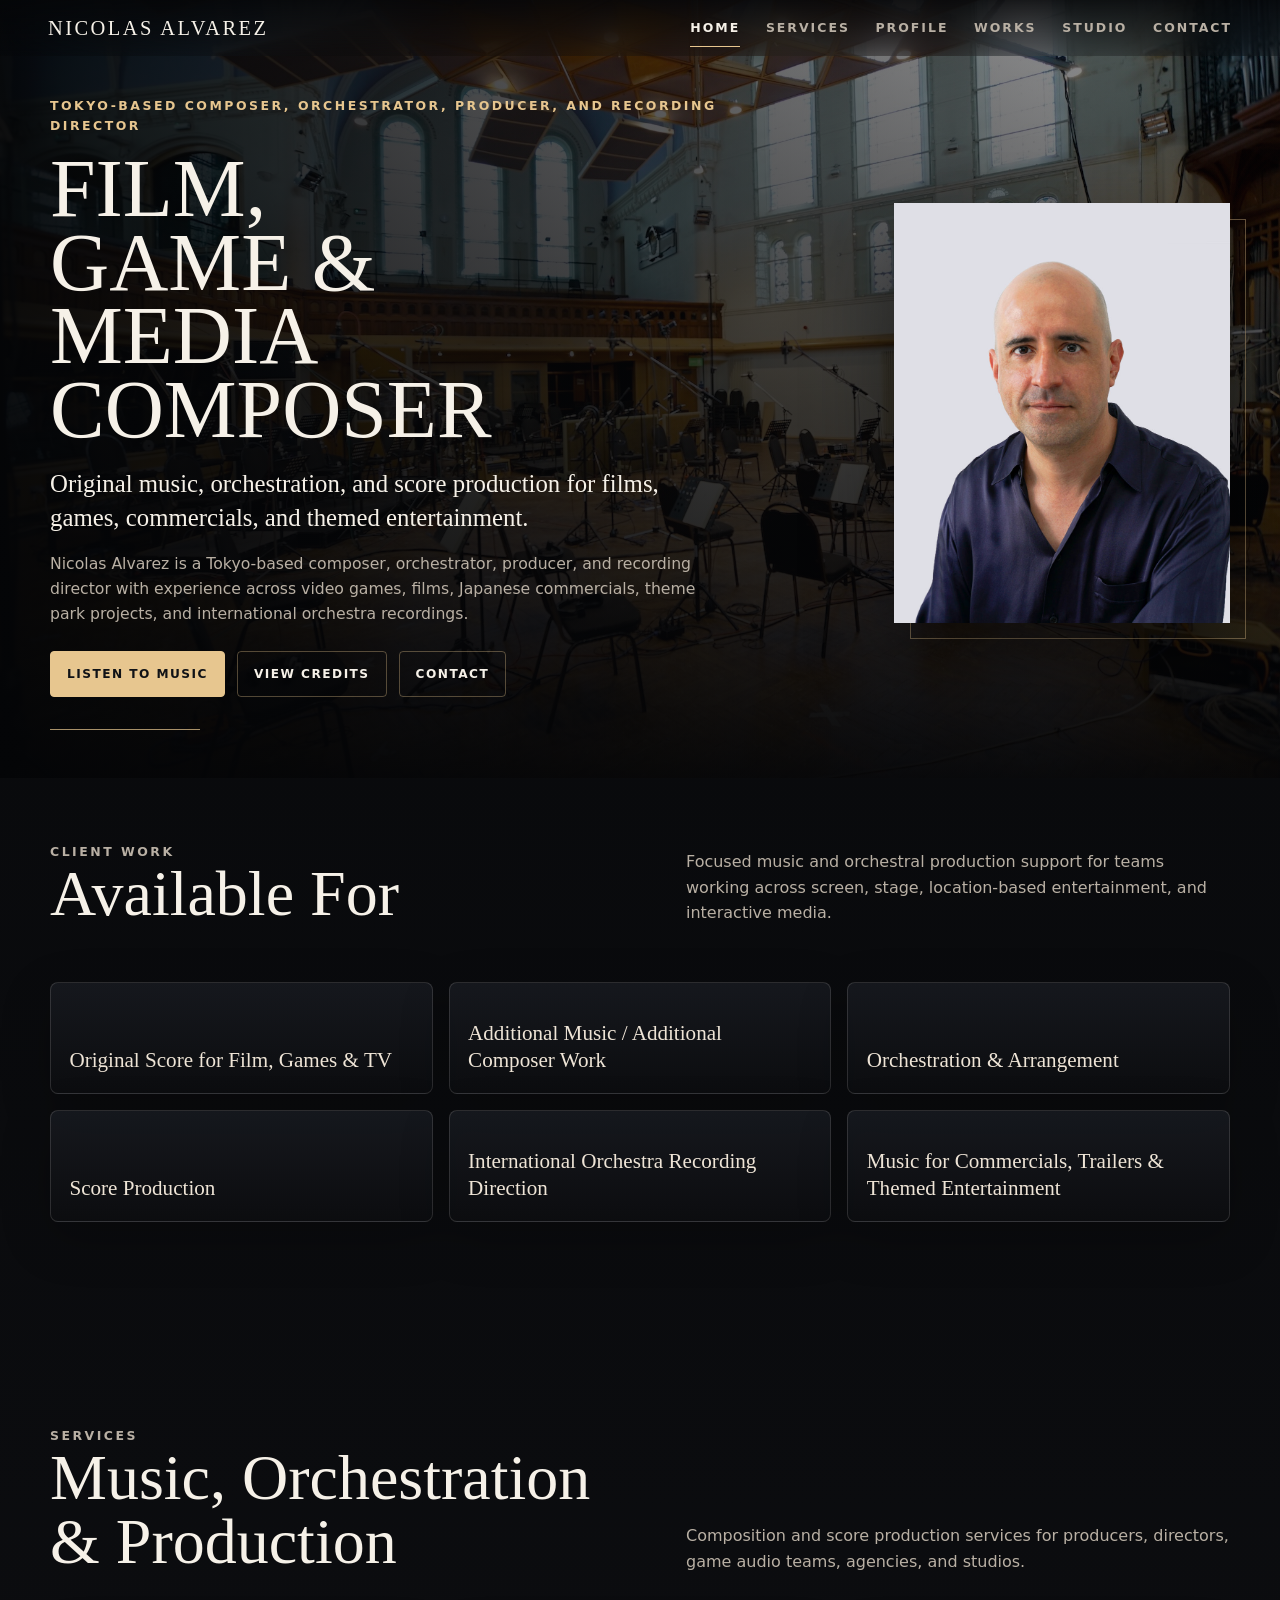
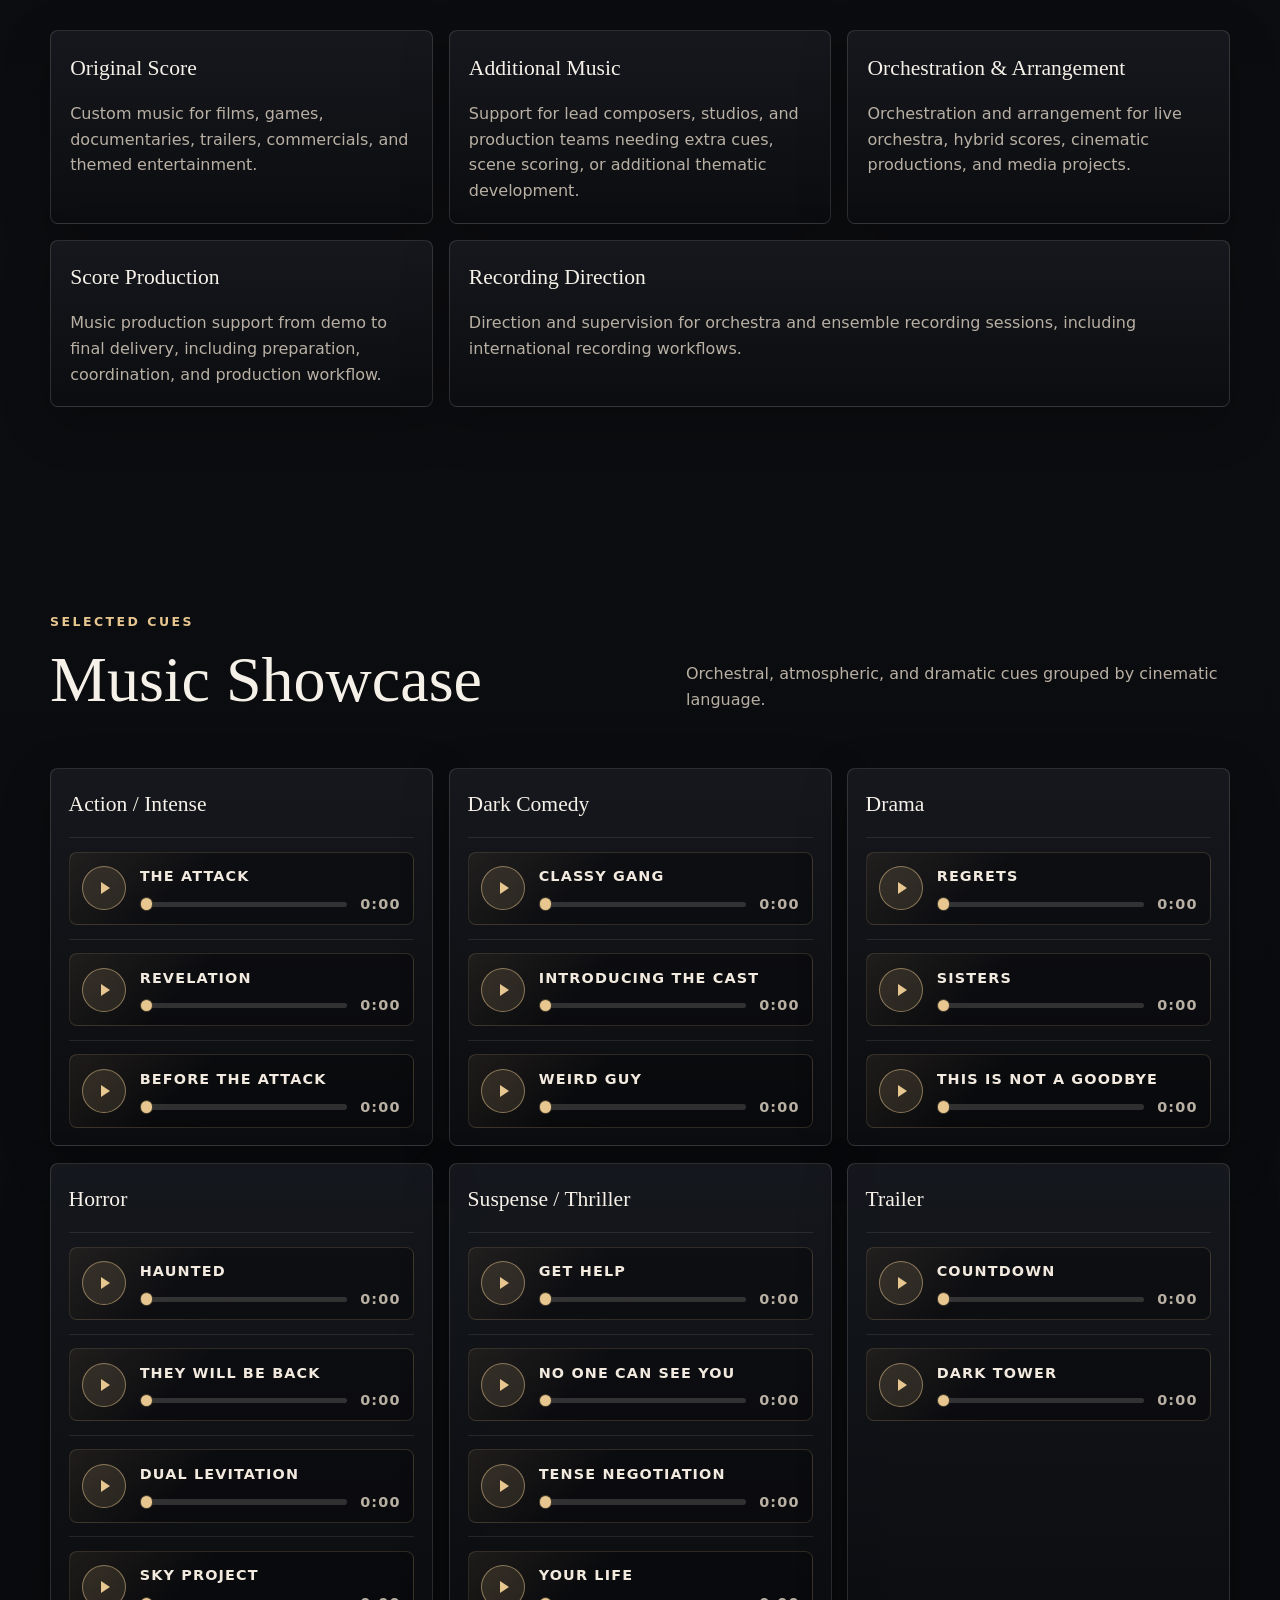
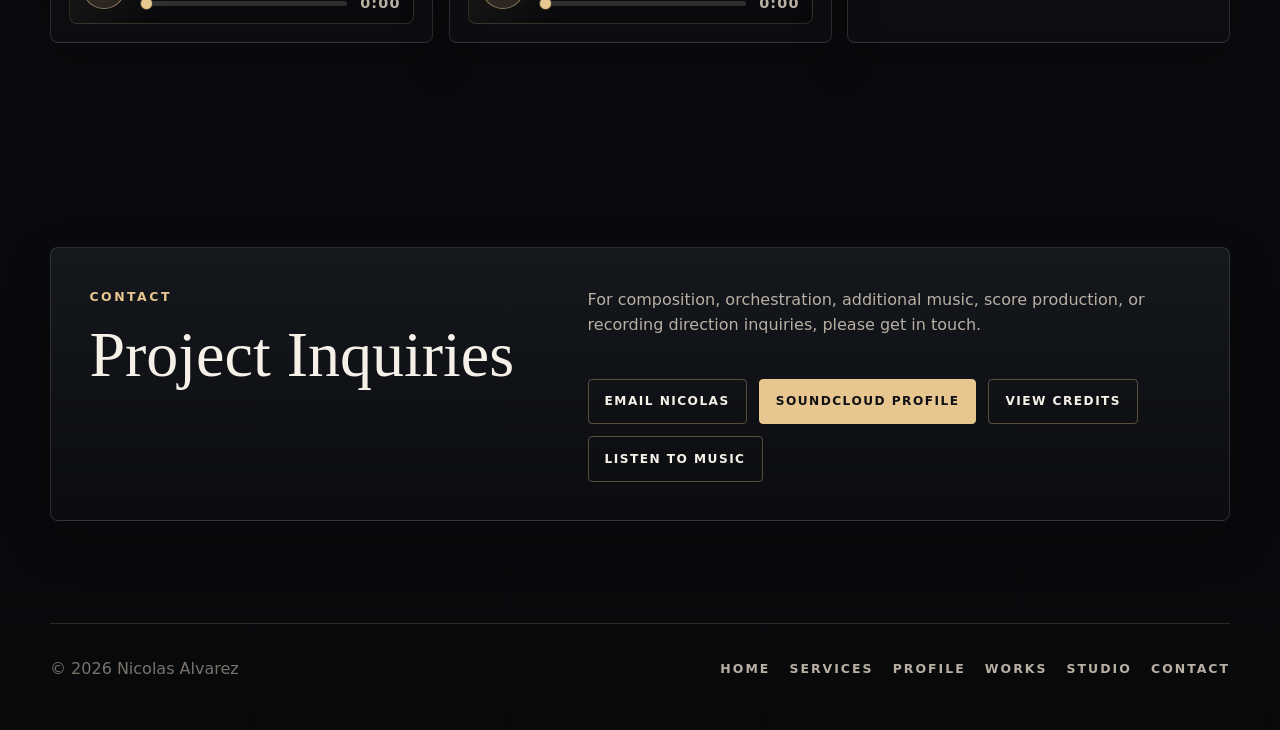
==== index.html @ 8a9d6da3 "Add files via upload" ====
<!doctype html>
<html lang="en">
  <head>
    <meta charset="utf-8">
    <meta name="viewport" content="width=device-width, initial-scale=1">
    <title>Nicolas Alvarez | Film, Game & Media Composer</title>
    <meta name="description" content="Nicolas Alvarez is a Tokyo-based composer, orchestrator, producer, and recording director for film, games, commercials, themed entertainment, and international orchestra recordings.">
    <link rel="canonical" href="https://nicolas-alvarez.com/">
    <meta property="og:title" content="Nicolas Alvarez | Film, Game & Media Composer">
    <meta property="og:description" content="Tokyo-based composer, orchestrator, producer, and recording director for film, games, commercials, themed entertainment, and international orchestra recordings.">
    <meta property="og:type" content="website">
    <meta property="og:url" content="https://nicolas-alvarez.com/">
    <meta property="og:image" content="https://nicolas-alvarez.com/assets/images/londonair.JPG">
    <meta property="og:image:alt" content="Recording studio space for Nicolas Alvarez">
    <meta property="og:site_name" content="Nicolas Alvarez">
    <meta name="twitter:card" content="summary_large_image">
    <meta name="twitter:title" content="Nicolas Alvarez | Film, Game & Media Composer">
    <meta name="twitter:description" content="Tokyo-based composer, orchestrator, producer, and recording director for film, games, commercials, themed entertainment, and international orchestra recordings.">
    <meta name="twitter:image" content="https://nicolas-alvarez.com/assets/images/londonair.JPG">
    <meta name="twitter:image:alt" content="Recording studio space for Nicolas Alvarez">
    <link rel="preload" as="image" href="assets/images/londonair.JPG">
    <link rel="stylesheet" href="assets/css/styles.css?v=20260703b">
    <script src="assets/js/animation.js?v=20260703" defer></script>
    <script src="assets/js/audio.js?v=20260703c" defer></script>
  </head>
  <body>
    <header class="site-header" data-header>
      <a class="brand" href="index.html" aria-label="Nicolas Alvarez home">Nicolas Alvarez</a>
      <nav class="nav" aria-label="Primary navigation">
        <a aria-current="page" href="index.html">Home</a>
        <a href="#services">Services</a>
        <a href="profile.html">Profile</a>
        <a href="works.html">Works</a>
        <a href="studio.html">Studio</a>
        <a href="#contact">Contact</a>
      </nav>
    </header>

    <main>
      <section class="home-hero" aria-label="Nicolas Alvarez">
        <div class="hero-bg" style="background-image: url('assets/images/londonair.JPG');"></div>
        <div class="home-hero__content">
          <div class="home-hero__copy">
            <p class="eyebrow">Tokyo-based composer, orchestrator, producer, and recording director</p>
            <h1>Film, Game &amp; Media Composer</h1>
            <p class="hero-subheadline">Original music, orchestration, and score production for films, games, commercials, and themed entertainment.</p>
            <p class="hero-intro">Nicolas Alvarez is a Tokyo-based composer, orchestrator, producer, and recording director with experience across video games, films, Japanese commercials, theme park projects, and international orchestra recordings.</p>
            <div class="hero-actions" aria-label="Primary actions">
              <a class="button button--primary" href="#music">Listen to Music</a>
              <a class="button" href="works.html">View Credits</a>
              <a class="button" href="#contact">Contact</a>
            </div>
            <div class="hero-rule" aria-hidden="true"></div>
          </div>
          <figure class="portrait-frame">
            <img src="assets/images/profile.jpg" alt="Portrait of Nicolas Alvarez">
          </figure>
        </div>
      </section>

      <section class="section available-section" id="available-for" aria-labelledby="available-heading">
        <div class="section-heading">
          <div>
            <p class="section-kicker">Client work</p>
            <h2 id="available-heading">Available For</h2>
          </div>
          <p>Focused music and orchestral production support for teams working across screen, stage, location-based entertainment, and interactive media.</p>
        </div>

        <div class="available-grid">
          <div class="available-item">Original Score for Film, Games &amp; TV</div>
          <div class="available-item">Additional Music / Additional Composer Work</div>
          <div class="available-item">Orchestration &amp; Arrangement</div>
          <div class="available-item">Score Production</div>
          <div class="available-item">International Orchestra Recording Direction</div>
          <div class="available-item">Music for Commercials, Trailers &amp; Themed Entertainment</div>
        </div>
      </section>

      <section class="section services-section" id="services" aria-labelledby="services-heading">
        <div class="section-heading">
          <div>
            <p class="section-kicker">Services</p>
            <h2 id="services-heading">Music, Orchestration &amp; Production</h2>
          </div>
          <p>Composition and score production services for producers, directors, game audio teams, agencies, and studios.</p>
        </div>

        <div class="services-grid">
          <article class="service-card">
            <h3>Original Score</h3>
            <p>Custom music for films, games, documentaries, trailers, commercials, and themed entertainment.</p>
          </article>
          <article class="service-card">
            <h3>Additional Music</h3>
            <p>Support for lead composers, studios, and production teams needing extra cues, scene scoring, or additional thematic development.</p>
          </article>
          <article class="service-card">
            <h3>Orchestration &amp; Arrangement</h3>
            <p>Orchestration and arrangement for live orchestra, hybrid scores, cinematic productions, and media projects.</p>
          </article>
          <article class="service-card">
            <h3>Score Production</h3>
            <p>Music production support from demo to final delivery, including preparation, coordination, and production workflow.</p>
          </article>
          <article class="service-card service-card--wide">
            <h3>Recording Direction</h3>
            <p>Direction and supervision for orchestra and ensemble recording sessions, including international recording workflows.</p>
          </article>
        </div>
      </section>

      <section class="section audio-showcase" id="music" aria-labelledby="music-showcase">
        <div class="section-kicker">Selected cues</div>
        <div class="section-heading">
          <h2 id="music-showcase">Music Showcase</h2>
          <p>Orchestral, atmospheric, and dramatic cues grouped by cinematic language.</p>
        </div>

        <div class="cue-grid">
          <article class="cue-category">
            <h3>Action / Intense</h3>
            <div class="cue-list">
              <div class="cue"><span>The Attack</span><audio controls preload="none" src="assets/audio/01theattack.mp3"></audio></div>
              <div class="cue"><span>Revelation</span><audio controls preload="none" src="assets/audio/02revelation.mp3"></audio></div>
              <div class="cue"><span>Before The Attack</span><audio controls preload="none" src="assets/audio/16beforetheattack.mp3"></audio></div>
            </div>
          </article>

          <article class="cue-category">
            <h3>Dark Comedy</h3>
            <div class="cue-list">
              <div class="cue"><span>Classy Gang</span><audio controls preload="none" src="assets/audio/03classygang.mp3"></audio></div>
              <div class="cue"><span>Introducing The Cast</span><audio controls preload="none" src="assets/audio/04ntroducing.mp3"></audio></div>
              <div class="cue"><span>Weird Guy</span><audio controls preload="none" src="assets/audio/05weirdguy.mp3"></audio></div>
            </div>
          </article>

          <article class="cue-category">
            <h3>Drama</h3>
            <div class="cue-list">
              <div class="cue"><span>Regrets</span><audio controls preload="none" src="assets/audio/06regrets.mp3"></audio></div>
              <div class="cue"><span>Sisters</span><audio controls preload="none" src="assets/audio/07sisters.mp3"></audio></div>
              <div class="cue"><span>This Is Not A Goodbye</span><audio controls preload="none" src="assets/audio/08notgoodbye.mp3"></audio></div>
            </div>
          </article>

          <article class="cue-category">
            <h3>Horror</h3>
            <div class="cue-list">
              <div class="cue"><span>Haunted</span><audio controls preload="none" src="assets/audio/09haunted.mp3"></audio></div>
              <div class="cue"><span>They Will Be Back</span><audio controls preload="none" src="assets/audio/10beback.mp3"></audio></div>
              <div class="cue"><span>Dual Levitation</span><audio controls preload="none" src="assets/audio/17duallevitation.mp3"></audio></div>
              <div class="cue"><span>Sky Project</span><audio controls preload="none" src="assets/audio/18skyproject.mp3"></audio></div>
            </div>
          </article>

          <article class="cue-category">
            <h3>Suspense / Thriller</h3>
            <div class="cue-list">
              <div class="cue"><span>Get Help</span><audio controls preload="none" src="assets/audio/14gethelp.mp3"></audio></div>
              <div class="cue"><span>No One Can See You</span><audio controls preload="none" src="assets/audio/11noseeyou.mp3"></audio></div>
              <div class="cue"><span>Tense Negotiation</span><audio controls preload="none" src="assets/audio/12tensenegotiation.mp3"></audio></div>
              <div class="cue"><span>Your Life</span><audio controls preload="none" src="assets/audio/13yourlife.mp3"></audio></div>
            </div>
          </article>

          <article class="cue-category">
            <h3>Trailer</h3>
            <div class="cue-list">
              <div class="cue"><span>Countdown</span><audio controls preload="none" src="assets/audio/15countdown.mp3"></audio></div>
              <div class="cue"><span>Dark Tower</span><audio controls preload="none" src="assets/audio/19darktower.mp3"></audio></div>
            </div>
          </article>
        </div>
      </section>

      <section class="section contact-section" id="contact" aria-labelledby="contact-heading">
        <div class="contact-panel">
          <div>
            <p class="section-kicker">Contact</p>
            <h2 id="contact-heading">Project Inquiries</h2>
          </div>
          <div class="contact-copy">
            <p>For composition, orchestration, additional music, score production, or recording direction inquiries, please get in touch.</p>
            <div class="contact-actions">
              <a class="button" href="mailto:nic@latinacorp.com">Email Nicolas</a>
              <a class="button button--primary" href="https://soundcloud.com/nicolas-alvarez-723903243" target="_blank" rel="noreferrer">SoundCloud Profile</a>
              <a class="button" href="works.html">View Credits</a>
              <a class="button" href="#music">Listen to Music</a>
            </div>
          </div>
        </div>
      </section>
    </main>

    <footer class="site-footer">
      <p>&copy; 2026 Nicolas Alvarez</p>
      <nav aria-label="Footer navigation">
        <a href="index.html">Home</a>
        <a href="#services">Services</a>
        <a href="profile.html">Profile</a>
        <a href="works.html">Works</a>
        <a href="studio.html">Studio</a>
        <a href="#contact">Contact</a>
      </nav>
    </footer>
  </body>
</html>
---- assets/css/styles.css ----
:root {
  color-scheme: dark;
  --bg: #08090b;
  --panel: #101216;
  --panel-2: #17191f;
  --text: #f6f1e8;
  --muted: #b9b0a4;
  --soft: #79736c;
  --line: rgba(246, 241, 232, 0.14);
  --gold: #b88a4a;
  --gold-light: #e7c68f;
  --shadow: 0 30px 80px rgba(0, 0, 0, 0.48);
  --max: 1180px;
}

* {
  box-sizing: border-box;
}

html {
  scroll-behavior: smooth;
}

.has-reveal .reveal {
  opacity: 0;
  transform: translateY(16px);
  transition:
    opacity 820ms cubic-bezier(0.22, 1, 0.36, 1),
    transform 820ms cubic-bezier(0.22, 1, 0.36, 1);
  transition-delay: var(--reveal-delay, 0ms);
  will-change: opacity, transform;
}

.has-reveal .reveal.is-visible {
  opacity: 1;
  transform: translateY(0);
}

@media (prefers-reduced-motion: reduce) {
  html {
    scroll-behavior: auto;
  }

  *,
  *::before,
  *::after {
    animation-duration: 0.01ms !important;
    animation-iteration-count: 1 !important;
    scroll-behavior: auto !important;
    transition-duration: 0.01ms !important;
  }
}

body {
  margin: 0;
  background:
    radial-gradient(circle at 20% 0%, rgba(184, 138, 74, 0.12), transparent 26rem),
    linear-gradient(180deg, #07080a 0%, #0c0d10 48%, #08090b 100%);
  color: var(--text);
  font-family: Inter, ui-sans-serif, system-ui, -apple-system, BlinkMacSystemFont, "Segoe UI", sans-serif;
  line-height: 1.6;
}

img {
  display: block;
  max-width: 100%;
}

a {
  color: inherit;
}

.site-header {
  position: fixed;
  top: 0;
  left: 0;
  right: 0;
  z-index: 20;
  display: flex;
  align-items: center;
  justify-content: space-between;
  gap: 1.4rem;
  padding: 1.1rem clamp(1rem, 4vw, 3rem);
  background: linear-gradient(180deg, rgba(5, 6, 8, 0.86), rgba(5, 6, 8, 0.28));
  backdrop-filter: blur(18px);
}

.brand {
  font-family: Georgia, "Times New Roman", serif;
  font-size: clamp(1rem, 1.6vw, 1.45rem);
  font-weight: 400;
  letter-spacing: 0.12em;
  line-height: 1;
  margin: 0;
  text-decoration: none;
  text-transform: uppercase;
  white-space: nowrap;
}

.brand a {
  color: inherit;
  text-decoration: none;
}

.nav {
  display: flex;
  align-items: center;
  justify-content: flex-end;
  flex-wrap: wrap;
  gap: clamp(0.9rem, 2vw, 2rem);
}

.nav a,
.site-footer a {
  position: relative;
  color: var(--muted);
  font-size: 0.78rem;
  font-weight: 700;
  letter-spacing: 0.16em;
  text-decoration: none;
  text-transform: uppercase;
  transition: color 180ms ease;
}

.nav a:hover,
.nav a[aria-current="page"],
.site-footer a:hover {
  color: var(--text);
}

.nav a[aria-current="page"]::after {
  position: absolute;
  right: 0;
  bottom: -0.55rem;
  left: 0;
  height: 1px;
  background: var(--gold-light);
  content: "";
}

.home-hero,
.page-hero {
  position: relative;
  overflow: hidden;
  isolation: isolate;
}

.home-hero {
  min-height: min(80svh, 45rem);
}

.page-hero {
  min-height: 58svh;
}

.hero-bg {
  position: absolute;
  inset: 0;
  z-index: -2;
  background-position: center;
  background-size: cover;
  transform: scale(1.01);
}

.hero-bg::after {
  position: absolute;
  inset: 0;
  z-index: -1;
  background:
    linear-gradient(90deg, rgba(4, 5, 7, 0.92), rgba(4, 5, 7, 0.58) 48%, rgba(4, 5, 7, 0.28)),
    linear-gradient(180deg, rgba(4, 5, 7, 0.1), rgba(4, 5, 7, 0.96));
  content: "";
}

.home-hero__content {
  display: grid;
  grid-template-columns: minmax(0, 1.05fr) minmax(14rem, 21rem);
  align-items: center;
  gap: clamp(2rem, 6vw, 6rem);
  width: min(100% - 2rem, var(--max));
  min-height: min(80svh, 45rem);
  margin: 0 auto;
  padding: 6rem 0 3rem;
}

.home-hero__copy {
  max-width: 46rem;
}

.eyebrow,
.section-kicker {
  margin: 0 0 1rem;
  color: var(--gold-light);
  font-size: 0.78rem;
  font-weight: 800;
  letter-spacing: 0.2em;
  text-transform: uppercase;
}

.page-hero h1 {
  max-width: 11ch;
  margin: 0;
  font-family: Georgia, "Times New Roman", serif;
  font-size: clamp(4rem, 11vw, 9.5rem);
  font-weight: 400;
  line-height: 0.86;
  text-transform: uppercase;
}

.home-hero h1 {
  max-width: 10ch;
  margin: 0;
  font-family: Georgia, "Times New Roman", serif;
  font-size: clamp(3.15rem, 6.4vw, 6.25rem);
  font-weight: 400;
  line-height: 0.9;
  text-transform: uppercase;
}

.hero-subheadline {
  max-width: 39rem;
  margin: 1.25rem 0 0;
  color: var(--text);
  font-family: Georgia, "Times New Roman", serif;
  font-size: clamp(1.16rem, 2vw, 1.55rem);
  line-height: 1.38;
}

.hero-intro {
  max-width: 42rem;
  margin: 1rem 0 0;
  color: var(--muted);
  font-size: clamp(0.98rem, 1.2vw, 1.08rem);
}

.hero-actions,
.contact-actions {
  display: flex;
  flex-wrap: wrap;
  gap: 0.75rem;
  margin-top: 1.55rem;
}

.button {
  display: inline-flex;
  align-items: center;
  justify-content: center;
  min-height: 2.85rem;
  padding: 0.78rem 1rem;
  border: 1px solid rgba(231, 198, 143, 0.34);
  border-radius: 4px;
  color: var(--text);
  font-size: 0.76rem;
  font-weight: 800;
  letter-spacing: 0.12em;
  line-height: 1.2;
  text-align: center;
  text-decoration: none;
  text-transform: uppercase;
  transition: background 180ms ease, border-color 180ms ease, color 180ms ease;
}

.button:hover,
.button:focus-visible {
  border-color: rgba(231, 198, 143, 0.72);
  background: rgba(231, 198, 143, 0.12);
  outline: 0;
}

.button--primary {
  border-color: var(--gold-light);
  background: var(--gold-light);
  color: #101216;
}

.button--primary:hover,
.button--primary:focus-visible {
  background: #f1d8aa;
  color: #101216;
}

.roles {
  display: grid;
  gap: 0.35rem;
  margin: 0;
  color: var(--text);
  font-family: Georgia, "Times New Roman", serif;
  font-size: clamp(1.25rem, 3.2vw, 2.85rem);
  line-height: 0.95;
  text-transform: uppercase;
}

.hero-rule {
  width: 150px;
  height: 1px;
  margin-top: 2rem;
  background: var(--gold-light);
  opacity: 0.72;
}

.portrait-frame {
  position: relative;
  margin: 0;
  box-shadow: var(--shadow);
}

.portrait-frame::before {
  position: absolute;
  inset: 1rem -1rem -1rem 1rem;
  z-index: -1;
  border: 1px solid rgba(231, 198, 143, 0.42);
  content: "";
}

.portrait-frame img {
  width: 100%;
  aspect-ratio: 4 / 5;
  object-fit: cover;
  filter: saturate(0.9) contrast(1.04);
}

.page-hero__inner {
  display: flex;
  flex-direction: column;
  justify-content: center;
  width: min(100% - 2rem, var(--max));
  min-height: 58svh;
  margin: 0 auto;
  padding-top: 6rem;
}

.section {
  width: min(100% - 2rem, var(--max));
  margin: 0 auto;
  padding: clamp(4rem, 8vw, 7rem) 0;
  scroll-margin-top: 7.5rem;
}

.available-section {
  padding-top: clamp(2.25rem, 5vw, 4rem);
}

.section-heading {
  display: flex;
  align-items: end;
  justify-content: space-between;
  gap: 2rem;
  margin-bottom: clamp(2rem, 5vw, 3.5rem);
}

.section-heading h2,
.language-block h2 {
  margin: 0;
  font-family: Georgia, "Times New Roman", serif;
  font-size: clamp(2.15rem, 5vw, 4.35rem);
  font-weight: 400;
  line-height: 1;
}

.section-heading p {
  max-width: 34rem;
  margin: 0;
  color: var(--muted);
}

.cue-grid {
  display: grid;
  grid-template-columns: repeat(3, minmax(0, 1fr));
  gap: 1rem;
}

.cue-category,
.embed-card,
.available-item,
.service-card,
.contact-panel {
  border: 1px solid var(--line);
  border-radius: 8px;
  background: linear-gradient(180deg, rgba(23, 25, 31, 0.9), rgba(12, 13, 16, 0.9));
  box-shadow: 0 16px 50px rgba(0, 0, 0, 0.24);
}

.cue-category {
  padding: 1.1rem;
}

.cue-category h3,
.service-card h3 {
  margin: 0 0 1rem;
  color: var(--text);
  font-family: Georgia, "Times New Roman", serif;
  font-size: 1.35rem;
  font-weight: 400;
}

.available-grid,
.services-grid {
  display: grid;
  grid-template-columns: repeat(3, minmax(0, 1fr));
  gap: 1rem;
}

.available-item {
  display: flex;
  align-items: flex-end;
  min-height: 7rem;
  padding: 1.15rem;
  color: #eee4d6;
  font-family: Georgia, "Times New Roman", serif;
  font-size: clamp(1.05rem, 1.7vw, 1.32rem);
  line-height: 1.3;
}

.service-card {
  padding: 1.2rem;
}

.service-card--wide {
  grid-column: span 2;
}

.service-card p,
.contact-copy p {
  margin: 0;
  color: var(--muted);
}

.contact-panel {
  display: grid;
  grid-template-columns: minmax(13rem, 0.72fr) minmax(0, 1fr);
  gap: clamp(2rem, 5vw, 4rem);
  padding: clamp(1.35rem, 4vw, 2.4rem);
}

.contact-panel h2 {
  margin: 0;
  font-family: Georgia, "Times New Roman", serif;
  font-size: clamp(2.15rem, 5vw, 4.35rem);
  font-weight: 400;
  line-height: 1;
}

.contact-copy {
  display: grid;
  align-content: center;
  gap: 1rem;
}

.cue-list {
  display: grid;
  gap: 0.85rem;
}

.cue {
  display: grid;
  gap: 0.7rem;
  padding-top: 0.85rem;
  border-top: 1px solid rgba(255, 255, 255, 0.09);
}

.cue span {
  color: var(--muted);
  font-size: 0.9rem;
  font-weight: 700;
  letter-spacing: 0.08em;
  text-transform: uppercase;
}

.reel-player {
  display: grid;
  grid-template-columns: auto minmax(0, 1fr);
  align-items: center;
  gap: 0.85rem;
  padding: 0.78rem;
  border: 1px solid rgba(231, 198, 143, 0.16);
  border-radius: 8px;
  background:
    linear-gradient(135deg, rgba(231, 198, 143, 0.09), transparent 36%),
    rgba(8, 9, 11, 0.42);
  transition: border-color 180ms ease, background 180ms ease, transform 180ms ease;
}

.cue.is-playing .reel-player {
  border-color: rgba(231, 198, 143, 0.46);
  background:
    linear-gradient(135deg, rgba(231, 198, 143, 0.16), transparent 42%),
    rgba(8, 9, 11, 0.64);
}

.reel-player__button {
  display: grid;
  place-items: center;
  width: 2.75rem;
  height: 2.75rem;
  border: 1px solid rgba(231, 198, 143, 0.5);
  border-radius: 50%;
  background: rgba(231, 198, 143, 0.12);
  color: var(--gold-light);
  cursor: pointer;
  font: inherit;
  transition: background 180ms ease, border-color 180ms ease, color 180ms ease;
}

.reel-player__button:hover,
.reel-player__button:focus-visible {
  border-color: var(--gold-light);
  background: var(--gold-light);
  color: #101216;
  outline: 0;
}

.reel-player__button span {
  width: 0;
  height: 0;
  margin-left: 0.16rem;
  overflow: hidden;
  border-top: 0.42rem solid transparent;
  border-bottom: 0.42rem solid transparent;
  border-left: 0.62rem solid currentColor;
  color: inherit;
  font-size: 0;
  letter-spacing: 0;
}

.cue.is-playing .reel-player__button span {
  width: 0.62rem;
  height: 0.82rem;
  margin-left: 0;
  border-top: 0;
  border-bottom: 0;
  border-right: 0.18rem solid currentColor;
  border-left: 0.18rem solid currentColor;
}

.reel-player__meta {
  display: grid;
  grid-template-columns: minmax(0, 1fr) auto;
  align-items: center;
  gap: 0.55rem 0.85rem;
  min-width: 0;
}

.cue .reel-player__title {
  grid-column: 1 / -1;
  overflow: hidden;
  color: #f2eadf;
  text-overflow: ellipsis;
  white-space: nowrap;
}

.reel-player__timeline {
  width: 100%;
  min-width: 0;
  height: 0.32rem;
  margin: 0;
  border-radius: 999px;
  background: linear-gradient(90deg, var(--gold-light) var(--progress, 0%), rgba(246, 241, 232, 0.16) var(--progress, 0%));
  cursor: pointer;
  accent-color: var(--gold-light);
  appearance: none;
}

.reel-player__timeline::-webkit-slider-thumb {
  width: 0.85rem;
  height: 0.85rem;
  border: 1px solid rgba(8, 9, 11, 0.72);
  border-radius: 50%;
  background: var(--gold-light);
  appearance: none;
}

.reel-player__timeline::-moz-range-thumb {
  width: 0.85rem;
  height: 0.85rem;
  border: 1px solid rgba(8, 9, 11, 0.72);
  border-radius: 50%;
  background: var(--gold-light);
}

.reel-player__time {
  color: var(--soft);
  font-size: 0.68rem;
  font-weight: 800;
  letter-spacing: 0.08em;
  line-height: 1;
  white-space: nowrap;
}

.cue audio {
  width: 100%;
  height: 38px;
  filter: sepia(0.2) saturate(0.8);
}

.prose-section {
  display: grid;
  gap: clamp(3rem, 7vw, 5rem);
  max-width: 900px;
}

.language-block {
  padding-bottom: clamp(3rem, 6vw, 4rem);
  border-bottom: 1px solid var(--line);
}

.language-block:last-child {
  padding-bottom: 0;
  border-bottom: 0;
}

.language-block p:not(.section-kicker) {
  color: #ddd5ca;
  font-family: Georgia, "Times New Roman", serif;
  font-size: clamp(1.08rem, 1.7vw, 1.28rem);
  line-height: 1.85;
}

.language-block--jp p:not(.section-kicker) {
  font-family: "Hiragino Mincho ProN", "Yu Mincho", Georgia, serif;
  line-height: 2;
}

.credits-figure {
  margin: 0 0 clamp(3rem, 6vw, 5rem);
  overflow: hidden;
  border: 1px solid var(--line);
  border-radius: 8px;
  background: var(--panel);
  box-shadow: var(--shadow);
}

.credits-figure img {
  width: 100%;
  object-fit: cover;
}

.embed-grid {
  display: grid;
  grid-template-columns: repeat(2, minmax(0, 1fr));
  gap: 1rem;
}

.embed-card {
  overflow: hidden;
}

.embed-card iframe {
  display: block;
  border: 0;
}

.embed-card p {
  margin: 0;
  padding: 0.8rem 1rem 1rem;
  color: var(--muted);
  font-size: 0.75rem;
  line-height: 1.4;
}

.embed-card a {
  color: var(--gold-light);
  text-decoration: none;
}

.video-heading,
.gallery-heading {
  margin-top: clamp(4rem, 8vw, 6rem);
}

.video-grid {
  display: grid;
  grid-template-columns: repeat(2, minmax(0, 1fr));
  gap: 1rem;
}

.video-shell {
  overflow: hidden;
  border: 1px solid var(--line);
  border-radius: 8px;
  background: var(--panel);
  box-shadow: var(--shadow);
  aspect-ratio: 16 / 9;
}

.video-shell iframe {
  width: 100%;
  height: 100%;
  border: 0;
}

.studio-grid {
  display: grid;
  grid-template-columns: repeat(4, minmax(0, 1fr));
  gap: 1rem;
}

.studio-grid figure {
  position: relative;
  min-height: 18rem;
  margin: 0;
  overflow: hidden;
  border: 1px solid var(--line);
  border-radius: 8px;
  background: var(--panel);
}

.studio-grid .studio-feature {
  grid-column: span 2;
  grid-row: span 2;
}

.studio-grid img,
.gallery-grid img {
  width: 100%;
  height: 100%;
  object-fit: cover;
  cursor: zoom-in;
  transition: transform 420ms ease, filter 420ms ease;
}

.studio-grid figure:hover img,
.gallery-grid img:hover {
  filter: brightness(1.08);
  transform: scale(1.025);
}

.studio-grid figcaption {
  position: absolute;
  right: 0;
  bottom: 0;
  left: 0;
  padding: 1.6rem 1rem 1rem;
  background: linear-gradient(180deg, transparent, rgba(0, 0, 0, 0.82));
  color: var(--text);
  font-size: 0.8rem;
  font-weight: 800;
  letter-spacing: 0.12em;
  text-transform: uppercase;
}

.gallery-grid {
  display: grid;
  grid-template-columns: repeat(4, minmax(0, 1fr));
  gap: 1rem;
}

.gallery-grid img {
  aspect-ratio: 4 / 3;
  border: 1px solid var(--line);
  border-radius: 8px;
}

.lightbox {
  position: fixed;
  inset: 0;
  z-index: 100;
  display: grid;
  place-items: center;
  padding: clamp(1rem, 4vw, 3rem);
  background: rgba(3, 4, 6, 0.92);
}

.lightbox[hidden] {
  display: none;
}

.lightbox__frame {
  position: relative;
  max-width: min(100%, 1100px);
  max-height: 84svh;
}

.lightbox img {
  max-width: min(100%, 1100px);
  max-height: 84svh;
  border: 1px solid rgba(231, 198, 143, 0.24);
  border-radius: 8px;
  box-shadow: var(--shadow);
  object-fit: contain;
}

.lightbox__caption {
  position: absolute;
  right: 0;
  bottom: 0;
  max-width: min(90%, 34rem);
  margin: 0;
  padding: 1.4rem 1rem 0.9rem 2rem;
  background: linear-gradient(135deg, transparent, rgba(0, 0, 0, 0.82) 38%);
  color: var(--text);
  font-size: 0.78rem;
  font-weight: 800;
  letter-spacing: 0.12em;
  line-height: 1.4;
  text-align: right;
  text-transform: uppercase;
}

.lightbox__button {
  position: fixed;
  z-index: 101;
  display: grid;
  place-items: center;
  width: 3rem;
  height: 3rem;
  border: 1px solid rgba(231, 198, 143, 0.34);
  border-radius: 50%;
  background: rgba(8, 9, 11, 0.64);
  color: var(--gold-light);
  cursor: pointer;
  font: inherit;
  font-size: 2rem;
  line-height: 1;
}

.lightbox__button:hover,
.lightbox__button:focus-visible {
  background: rgba(184, 138, 74, 0.18);
  outline: 0;
}

.lightbox__button--close {
  top: 1.25rem;
  right: 1.25rem;
}

.lightbox__button--prev,
.lightbox__button--next {
  top: 50%;
  transform: translateY(-50%);
}

.lightbox__button--prev {
  left: 1.25rem;
}

.lightbox__button--next {
  right: 1.25rem;
}

.lightbox-open {
  overflow: hidden;
}

.site-footer {
  display: flex;
  align-items: center;
  justify-content: space-between;
  gap: 2rem;
  width: min(100% - 2rem, var(--max));
  margin: 0 auto;
  padding: 2rem 0 3rem;
  border-top: 1px solid var(--line);
  color: var(--soft);
}

.site-footer p {
  margin: 0;
}

.site-footer nav {
  display: flex;
  flex-wrap: wrap;
  gap: 1.2rem;
}

@media (max-width: 920px) {
  .site-header,
  .site-footer,
  .section-heading {
    align-items: flex-start;
    flex-direction: column;
  }

  .nav {
    width: 100%;
    justify-content: space-between;
  }

  .home-hero__content {
    grid-template-columns: 1fr;
    align-content: center;
    padding-top: 7.5rem;
  }

  .portrait-frame {
    display: none;
  }

  .cue-grid,
  .embed-grid,
  .video-grid,
  .studio-grid,
  .gallery-grid,
  .available-grid,
  .services-grid {
    grid-template-columns: repeat(2, minmax(0, 1fr));
  }

  .studio-grid .studio-feature,
  .service-card--wide {
    grid-column: span 2;
  }

  .contact-panel {
    grid-template-columns: 1fr;
  }
}

@media (max-width: 620px) {
  .site-header {
    gap: 0.7rem;
    padding: 0.9rem 1rem;
  }

  .brand {
    font-size: 0.9rem;
  }

  .nav {
    justify-content: flex-start;
    gap: 0.45rem 0.62rem;
  }

  .nav a {
    font-size: 0.6rem;
    letter-spacing: 0.08em;
  }

  .page-hero h1 {
    font-size: clamp(3.2rem, 18vw, 5.8rem);
  }

  .roles {
    font-size: clamp(1.2rem, 7vw, 2.4rem);
  }

  .home-hero h1 {
    font-size: clamp(2.35rem, 11.6vw, 4.1rem);
  }

  .home-hero__content {
    padding-top: 6.45rem;
    padding-bottom: 2rem;
  }

  .home-hero .eyebrow {
    font-size: 0.68rem;
    letter-spacing: 0.14em;
  }

  .contact-actions {
    align-items: stretch;
    flex-direction: column;
  }

  .hero-subheadline {
    font-size: clamp(1.02rem, 4.8vw, 1.18rem);
    line-height: 1.32;
  }

  .hero-intro {
    font-size: 0.92rem;
    line-height: 1.5;
  }

  .hero-actions .button {
    flex: 1 1 7.8rem;
    min-height: 2.65rem;
    padding: 0.7rem 0.8rem;
  }

  .home-hero .hero-rule {
    margin-top: 1.35rem;
  }

  .contact-actions .button {
    width: 100%;
  }

  .available-section {
    padding-top: 1.75rem;
  }

  .lightbox {
    padding: 4.5rem 1rem 5.5rem;
  }

  .lightbox__button {
    width: 2.65rem;
    height: 2.65rem;
  }

  .lightbox__button--prev,
  .lightbox__button--next {
    top: auto;
    bottom: 1.25rem;
    transform: none;
  }

  .lightbox__caption {
    font-size: 0.68rem;
    letter-spacing: 0.08em;
  }

  .cue-grid,
  .embed-grid,
  .video-grid,
  .studio-grid,
  .gallery-grid,
  .available-grid,
  .services-grid {
    grid-template-columns: 1fr;
  }

  .studio-grid .studio-feature,
  .service-card--wide {
    grid-column: auto;
  }

  .studio-grid figure {
    min-height: 16rem;
  }

  .page-hero,
  .page-hero__inner {
    min-height: 48svh;
  }
}
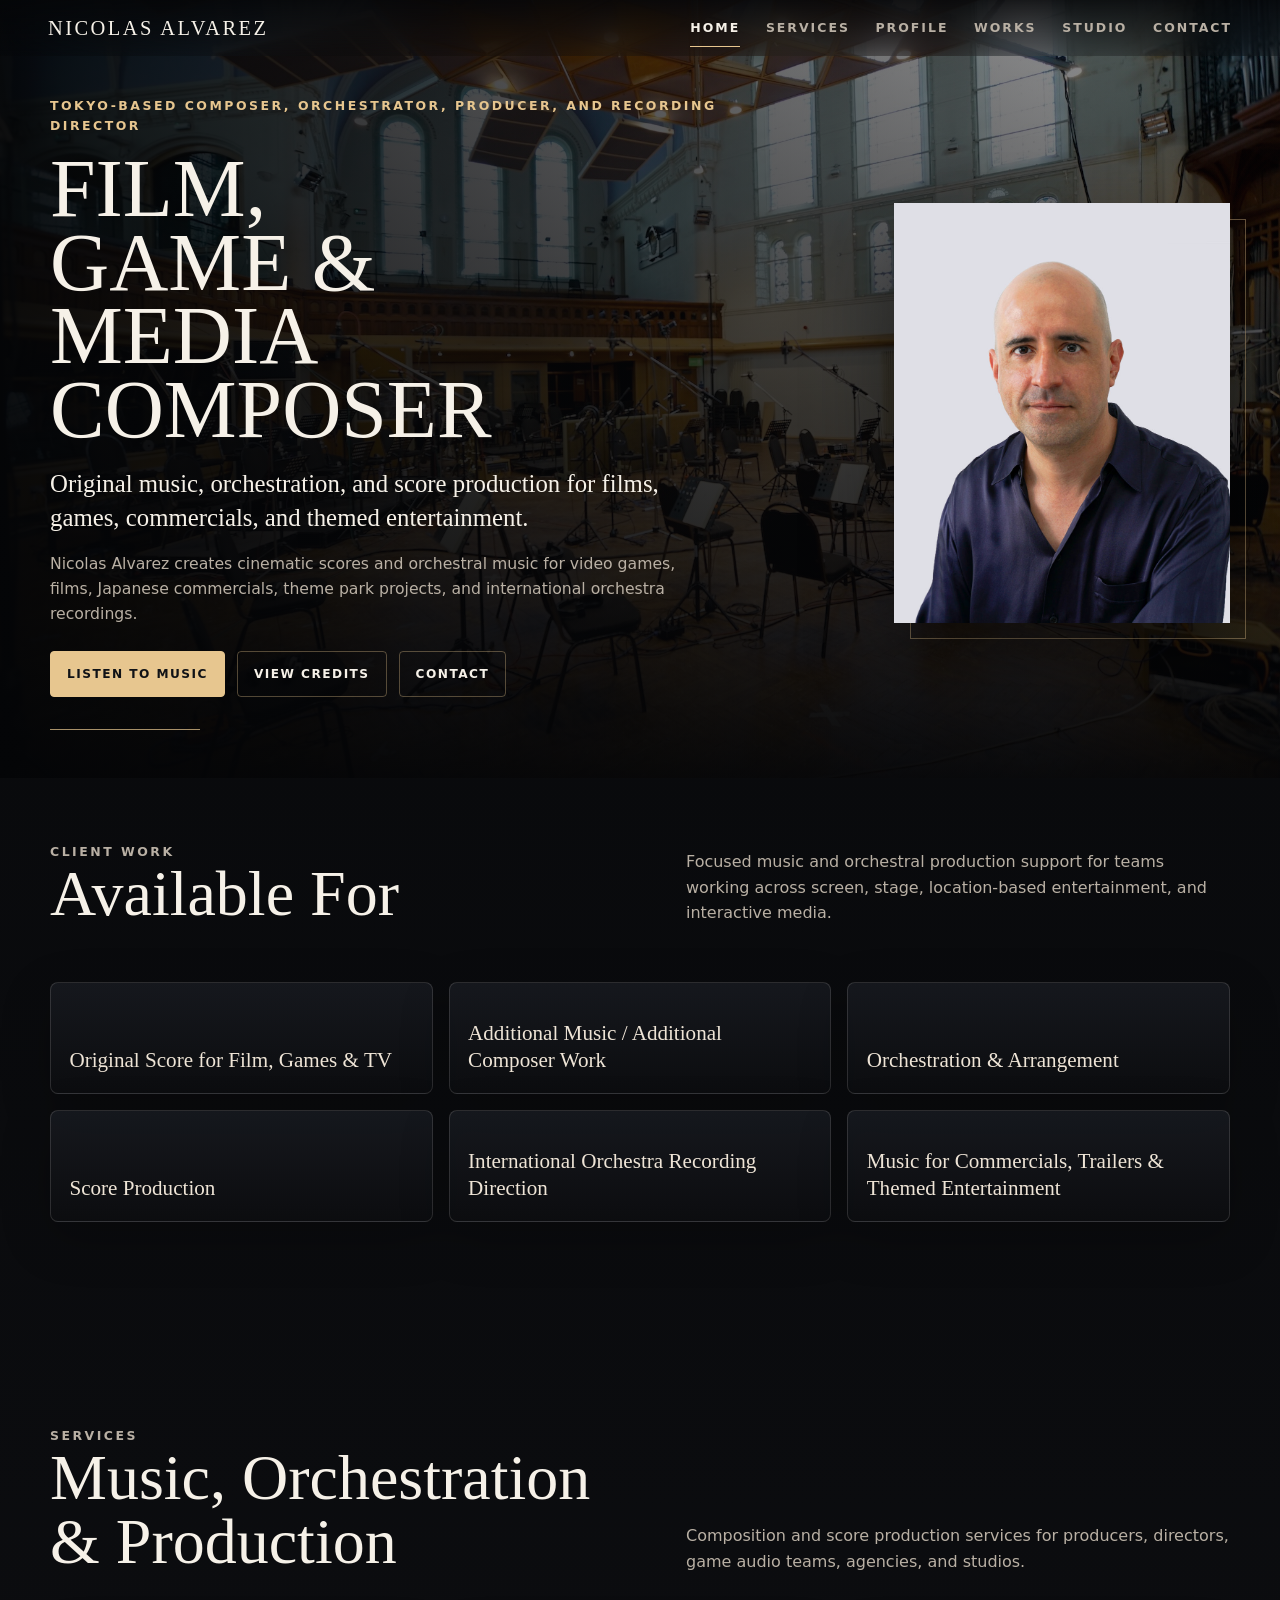
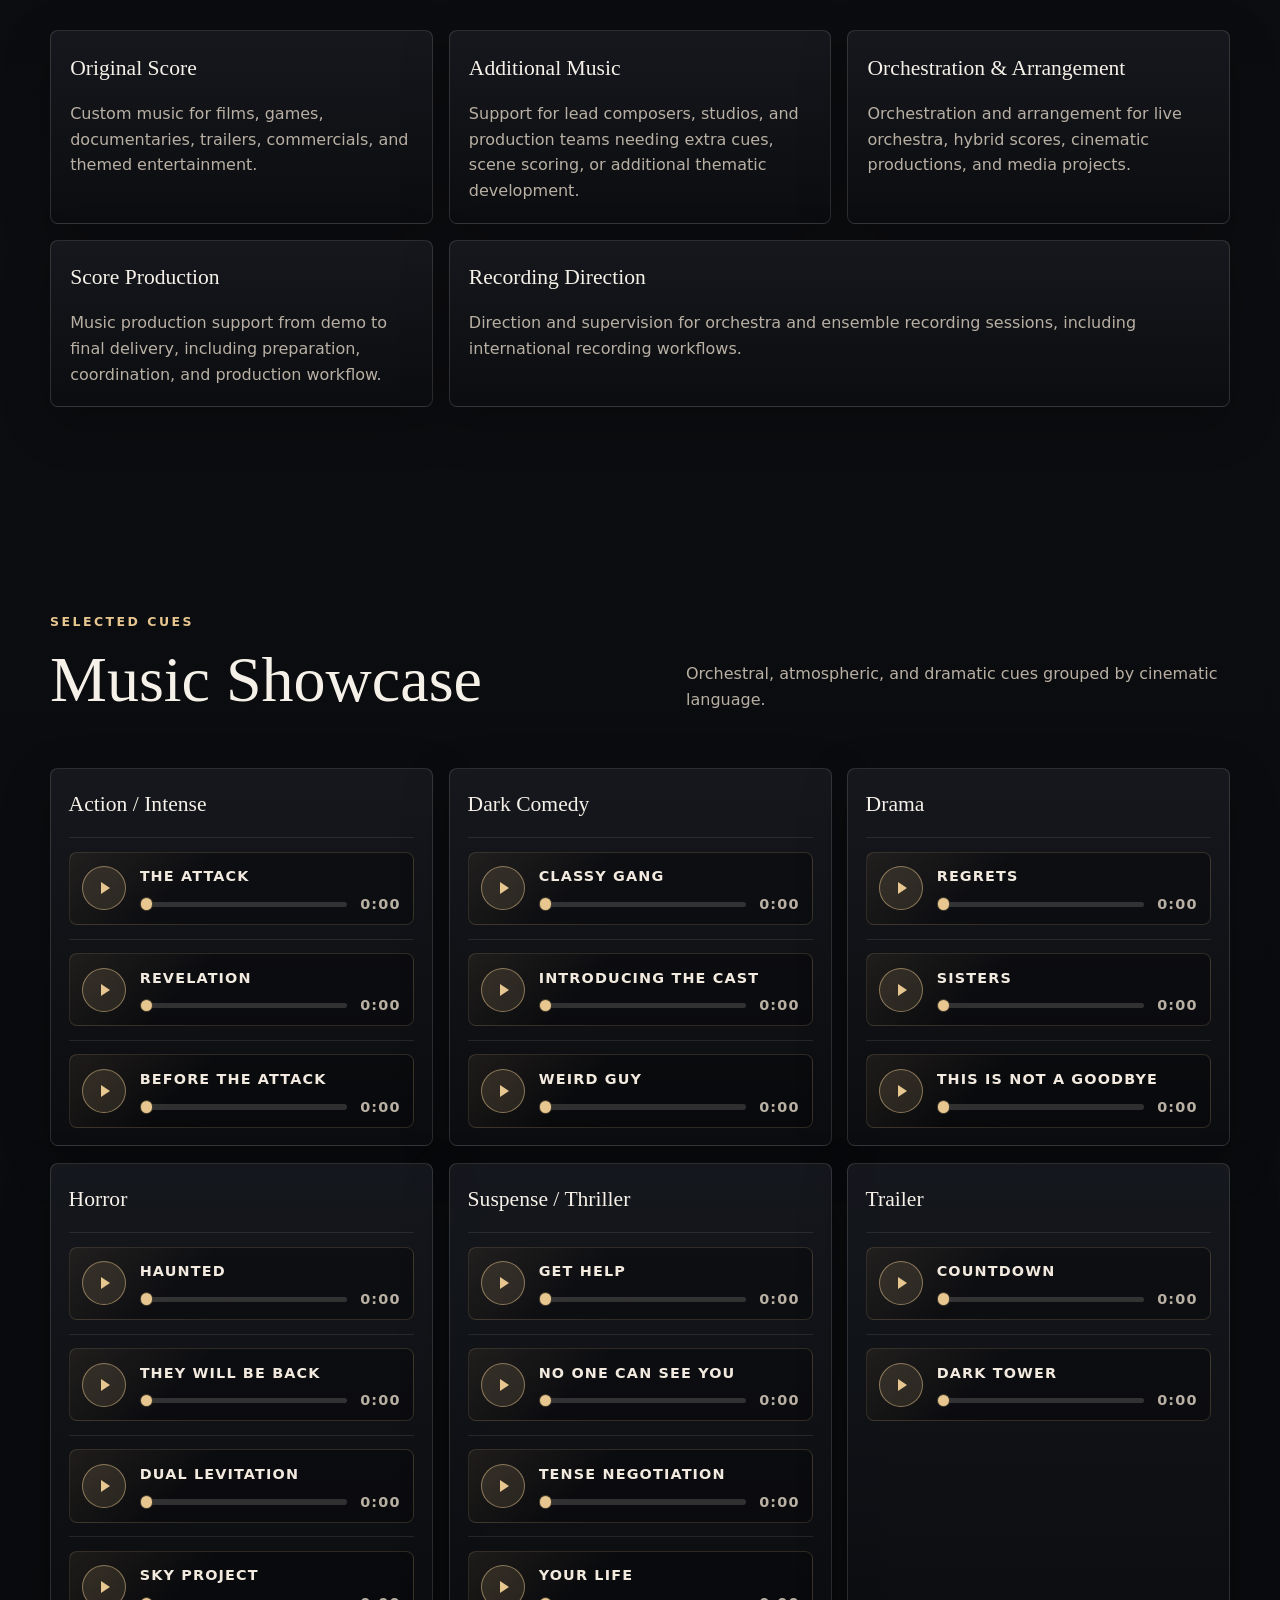
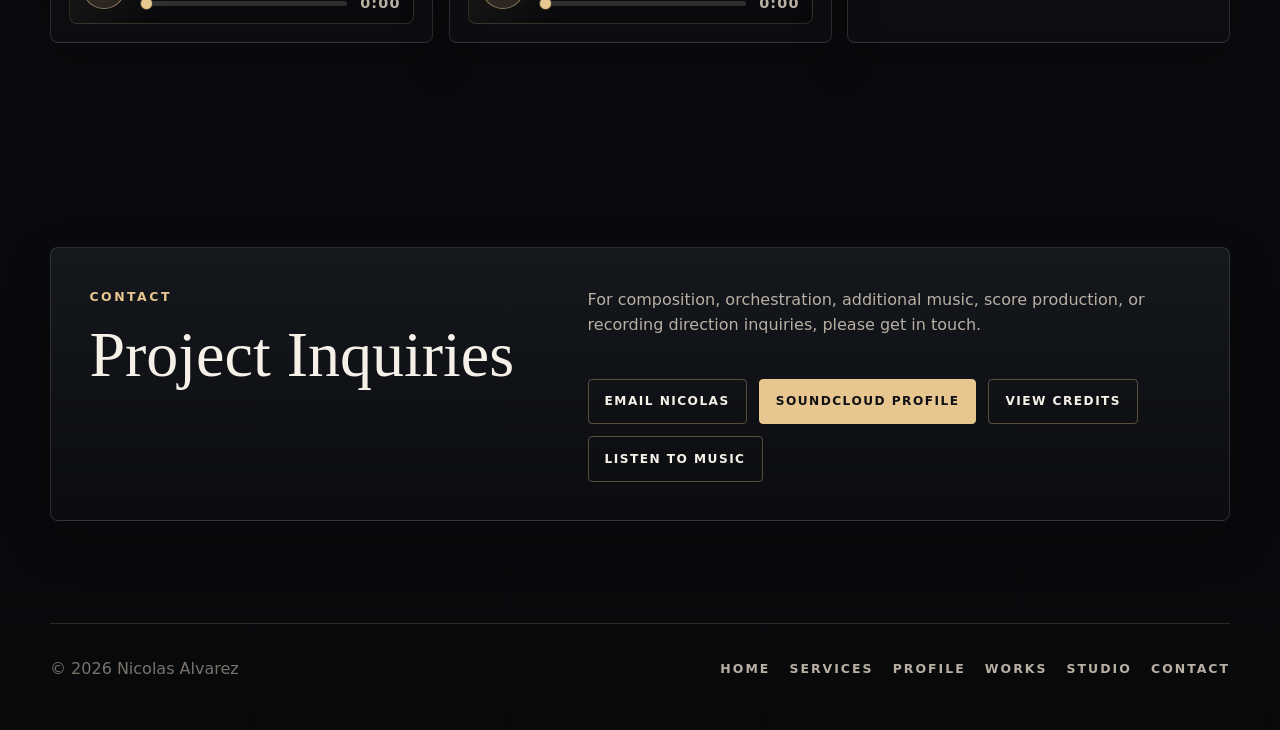
==== commit c0e27d03: "Add files via upload" ====
--- a/index.html
+++ b/index.html
@@ -44,7 +44,7 @@
             <p class="eyebrow">Tokyo-based composer, orchestrator, producer, and recording director</p>
             <h1>Film, Game &amp; Media Composer</h1>
             <p class="hero-subheadline">Original music, orchestration, and score production for films, games, commercials, and themed entertainment.</p>
-            <p class="hero-intro">Nicolas Alvarez is a Tokyo-based composer, orchestrator, producer, and recording director with experience across video games, films, Japanese commercials, theme park projects, and international orchestra recordings.</p>
+            <p class="hero-intro">Nicolas Alvarez creates cinematic scores and orchestral music for video games, films, Japanese commercials, theme park projects, and international orchestra recordings.</p>
             <div class="hero-actions" aria-label="Primary actions">
               <a class="button button--primary" href="#music">Listen to Music</a>
               <a class="button" href="works.html">View Credits</a>
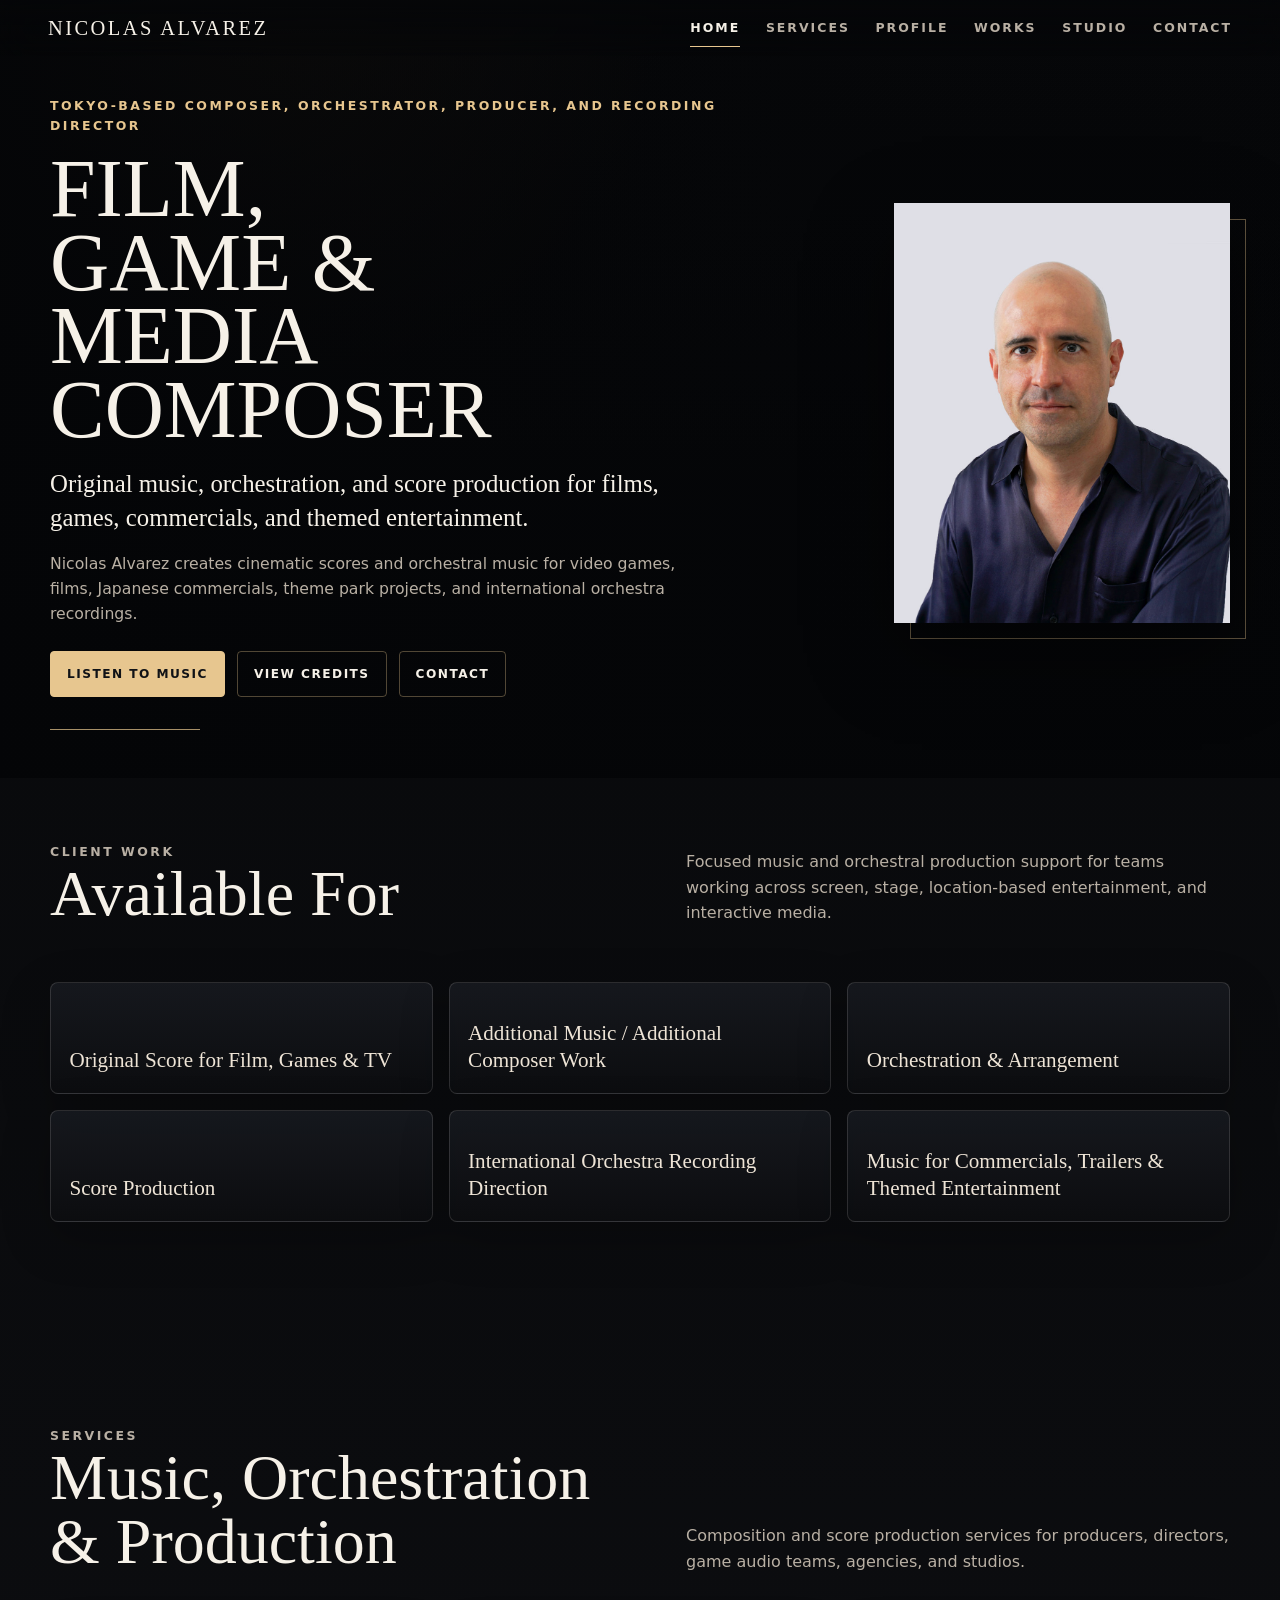
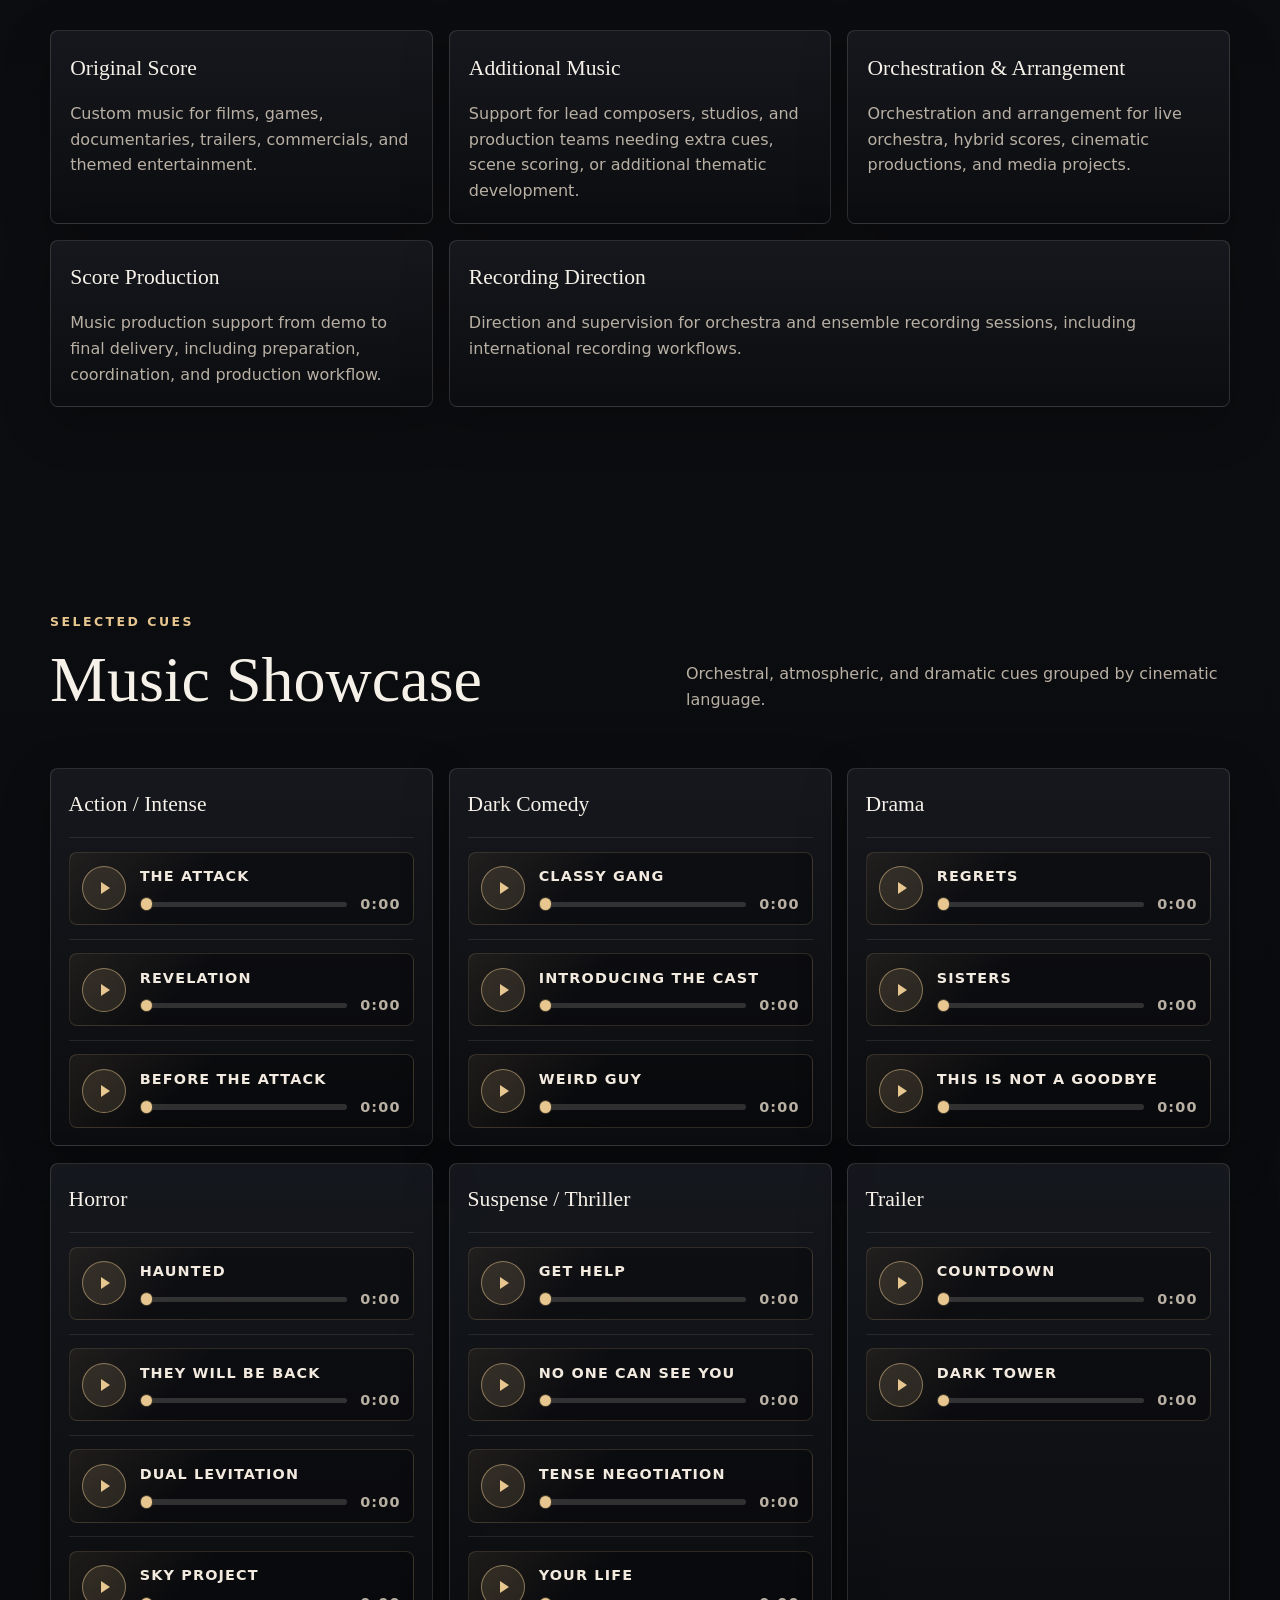
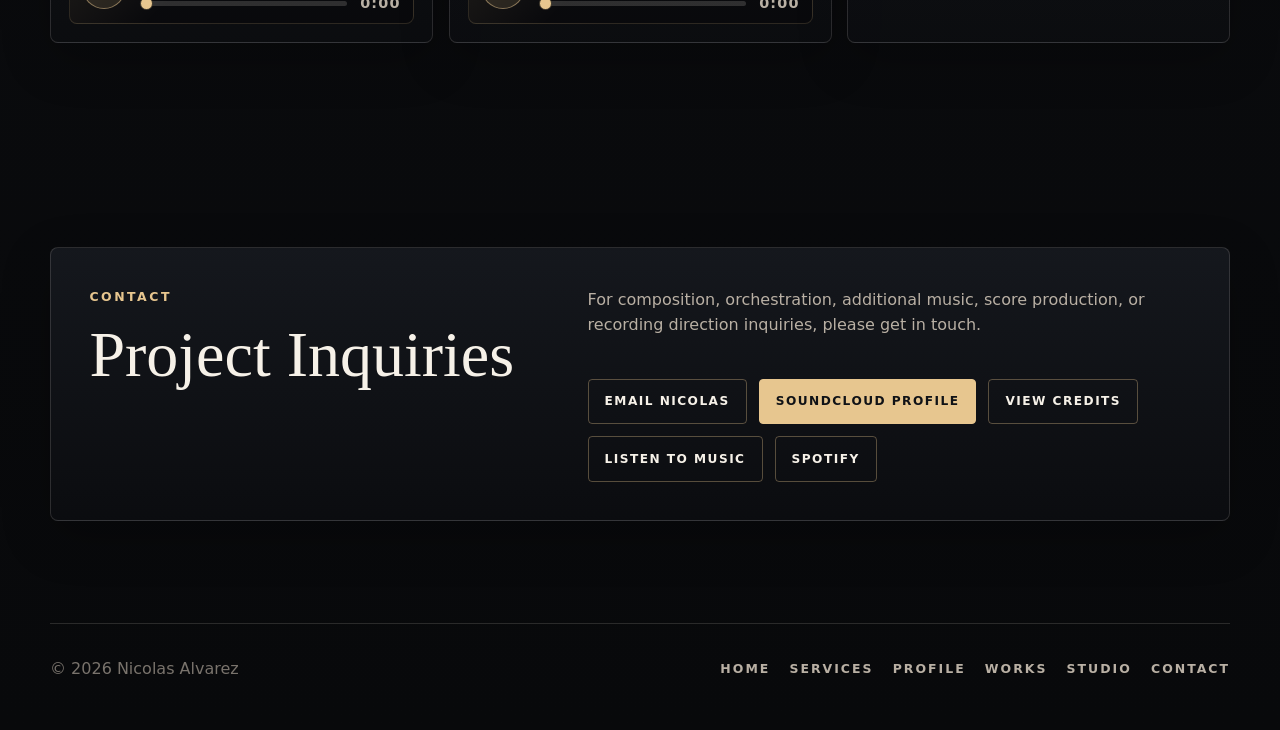
==== commit 288b0699: "Add files via upload" ====
--- a/index.html
+++ b/index.html
@@ -18,7 +18,60 @@
     <meta name="twitter:description" content="Tokyo-based composer, orchestrator, producer, and recording director for film, games, commercials, themed entertainment, and international orchestra recordings.">
     <meta name="twitter:image" content="https://nicolas-alvarez.com/assets/images/londonair.JPG">
     <meta name="twitter:image:alt" content="Recording studio space for Nicolas Alvarez">
-    <link rel="preload" as="image" href="assets/images/londonair.JPG">
+    <script type="application/ld+json">
+      {
+        "@context": "https://schema.org",
+        "@graph": [
+          {
+            "@type": "WebSite",
+            "@id": "https://nicolas-alvarez.com/#website",
+            "url": "https://nicolas-alvarez.com/",
+            "name": "Nicolas Alvarez",
+            "description": "Official website of Nicolas Alvarez, a Tokyo-based film, game, and media composer, orchestrator, producer, and recording director.",
+            "publisher": {
+              "@id": "https://nicolas-alvarez.com/#person"
+            }
+          },
+          {
+            "@type": "Person",
+            "@id": "https://nicolas-alvarez.com/#person",
+            "name": "Nicolas Alvarez",
+            "url": "https://nicolas-alvarez.com/",
+            "image": "https://nicolas-alvarez.com/assets/images/profile.jpg",
+            "jobTitle": "Composer, Orchestrator, Producer, Recording Director",
+            "description": "Nicolas Alvarez is a Tokyo-based film, game, and media composer, orchestrator, producer, and recording director creating cinematic scores and orchestral music for video games, films, Japanese commercials, theme park projects, and international orchestra recordings.",
+            "homeLocation": {
+              "@type": "Place",
+              "name": "Tokyo, Japan",
+              "address": {
+                "@type": "PostalAddress",
+                "addressLocality": "Tokyo",
+                "addressCountry": "JP"
+              }
+            },
+            "nationality": "Colombian",
+            "knowsAbout": [
+              "Film music",
+              "Game music",
+              "Media composition",
+              "Orchestration",
+              "Score production",
+              "Recording direction",
+              "Commercial music",
+              "Themed entertainment",
+              "International orchestra recording"
+            ],
+            "sameAs": [
+              "https://www.youtube.com/@nicolasalvarez8448",
+              "https://open.spotify.com/artist/4Kn2OBFGWIwJ30vPt5QRRv",
+              "https://www.instagram.com/nic_soundtrack/",
+              "https://www.facebook.com/nicolas.alvarez.92102"
+            ]
+          }
+        ]
+      }
+    </script>
+    <link rel="preload" as="image" href="assets/images/heropic.JPG">
     <link rel="stylesheet" href="assets/css/styles.css?v=20260703b">
     <script src="assets/js/animation.js?v=20260703" defer></script>
     <script src="assets/js/audio.js?v=20260703c" defer></script>
@@ -38,7 +91,7 @@
 
     <main>
       <section class="home-hero" aria-label="Nicolas Alvarez">
-        <div class="hero-bg" style="background-image: url('assets/images/londonair.JPG');"></div>
+        <div class="hero-bg" style="background-image: url('assets/images/heropic.JPG');"></div>
         <div class="home-hero__content">
           <div class="home-hero__copy">
             <p class="eyebrow">Tokyo-based composer, orchestrator, producer, and recording director</p>
@@ -53,7 +106,7 @@
             <div class="hero-rule" aria-hidden="true"></div>
           </div>
           <figure class="portrait-frame">
-            <img src="assets/images/profile.jpg" alt="Portrait of Nicolas Alvarez">
+            <img src="assets/images/profile.jpg" alt="Nicolas Alvarez, film, game and media composer based in Tokyo">
           </figure>
         </div>
       </section>
@@ -188,6 +241,7 @@
               <a class="button button--primary" href="https://soundcloud.com/nicolas-alvarez-723903243" target="_blank" rel="noreferrer">SoundCloud Profile</a>
               <a class="button" href="works.html">View Credits</a>
               <a class="button" href="#music">Listen to Music</a>
+              <a class="button" href="https://open.spotify.com/artist/4Kn2OBFGWIwJ30vPt5QRRv" target="_blank" rel="noopener noreferrer">Spotify</a>
             </div>
           </div>
         </div>
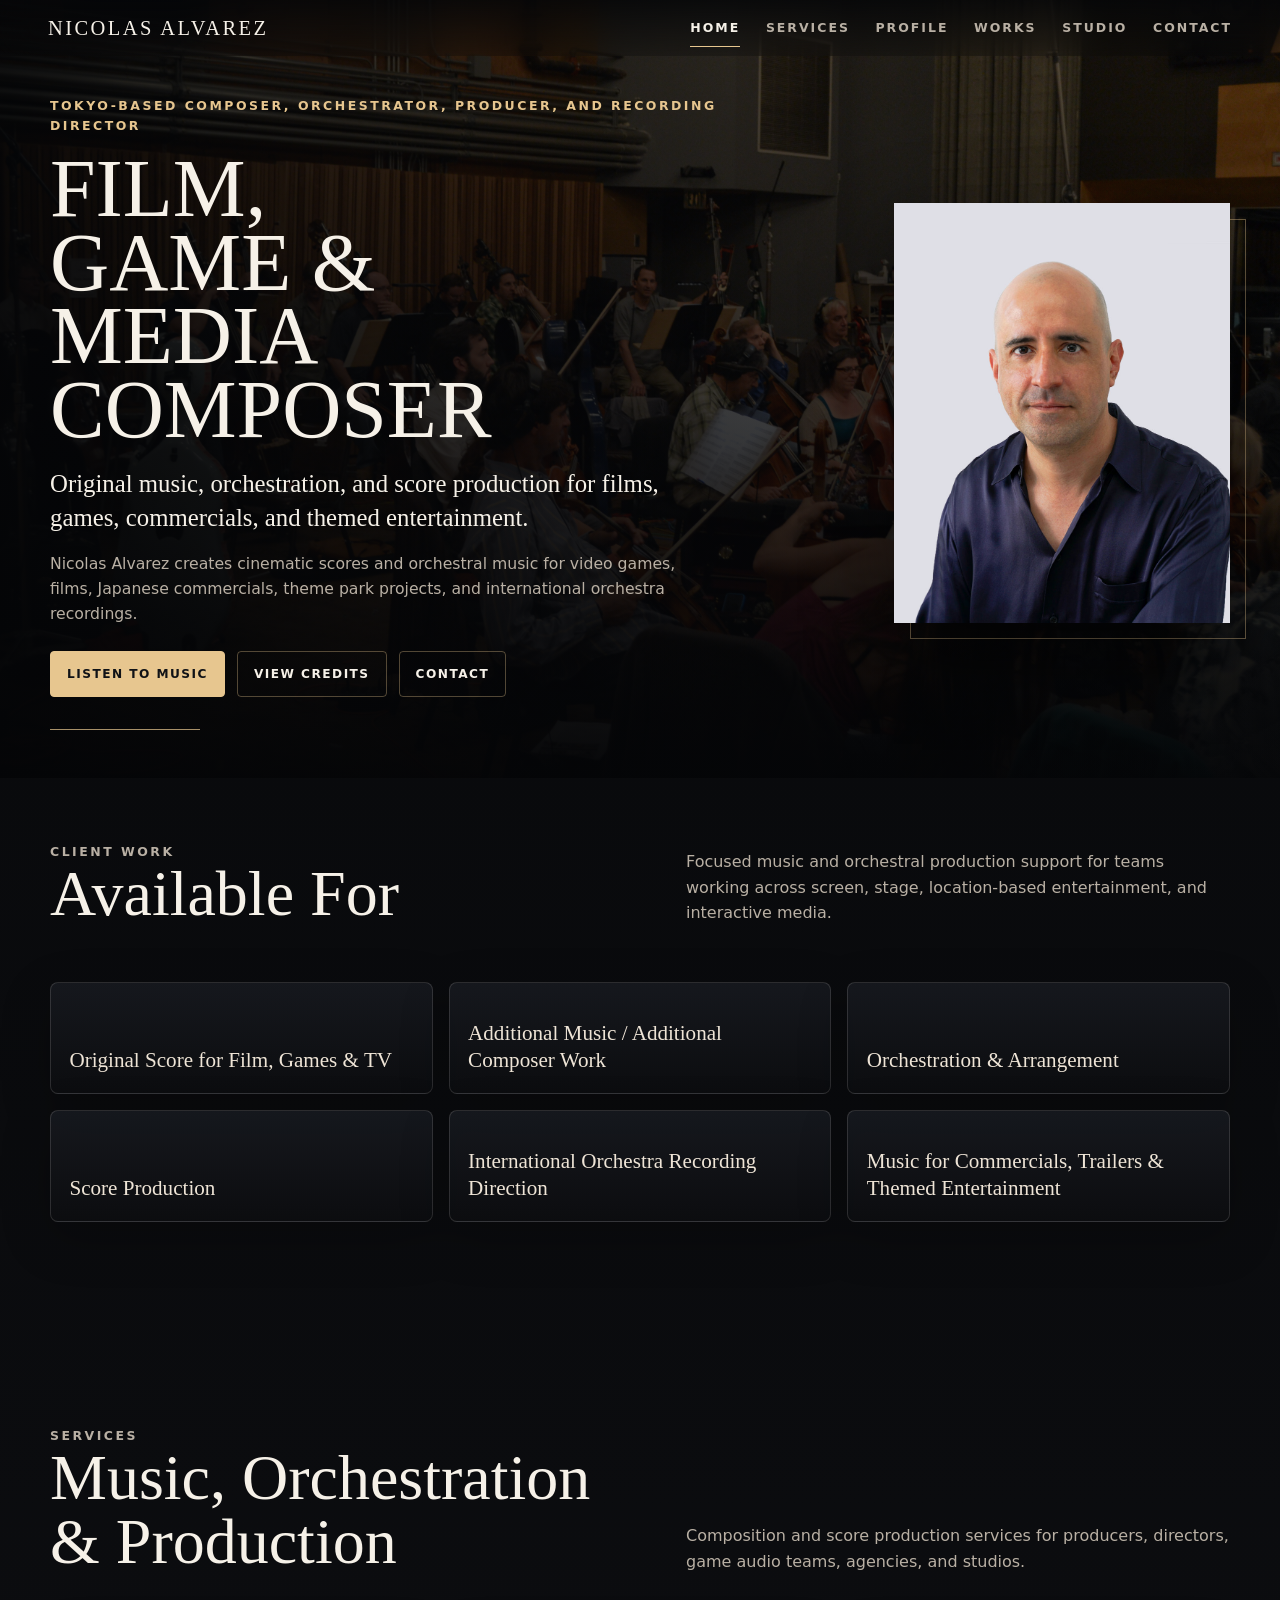
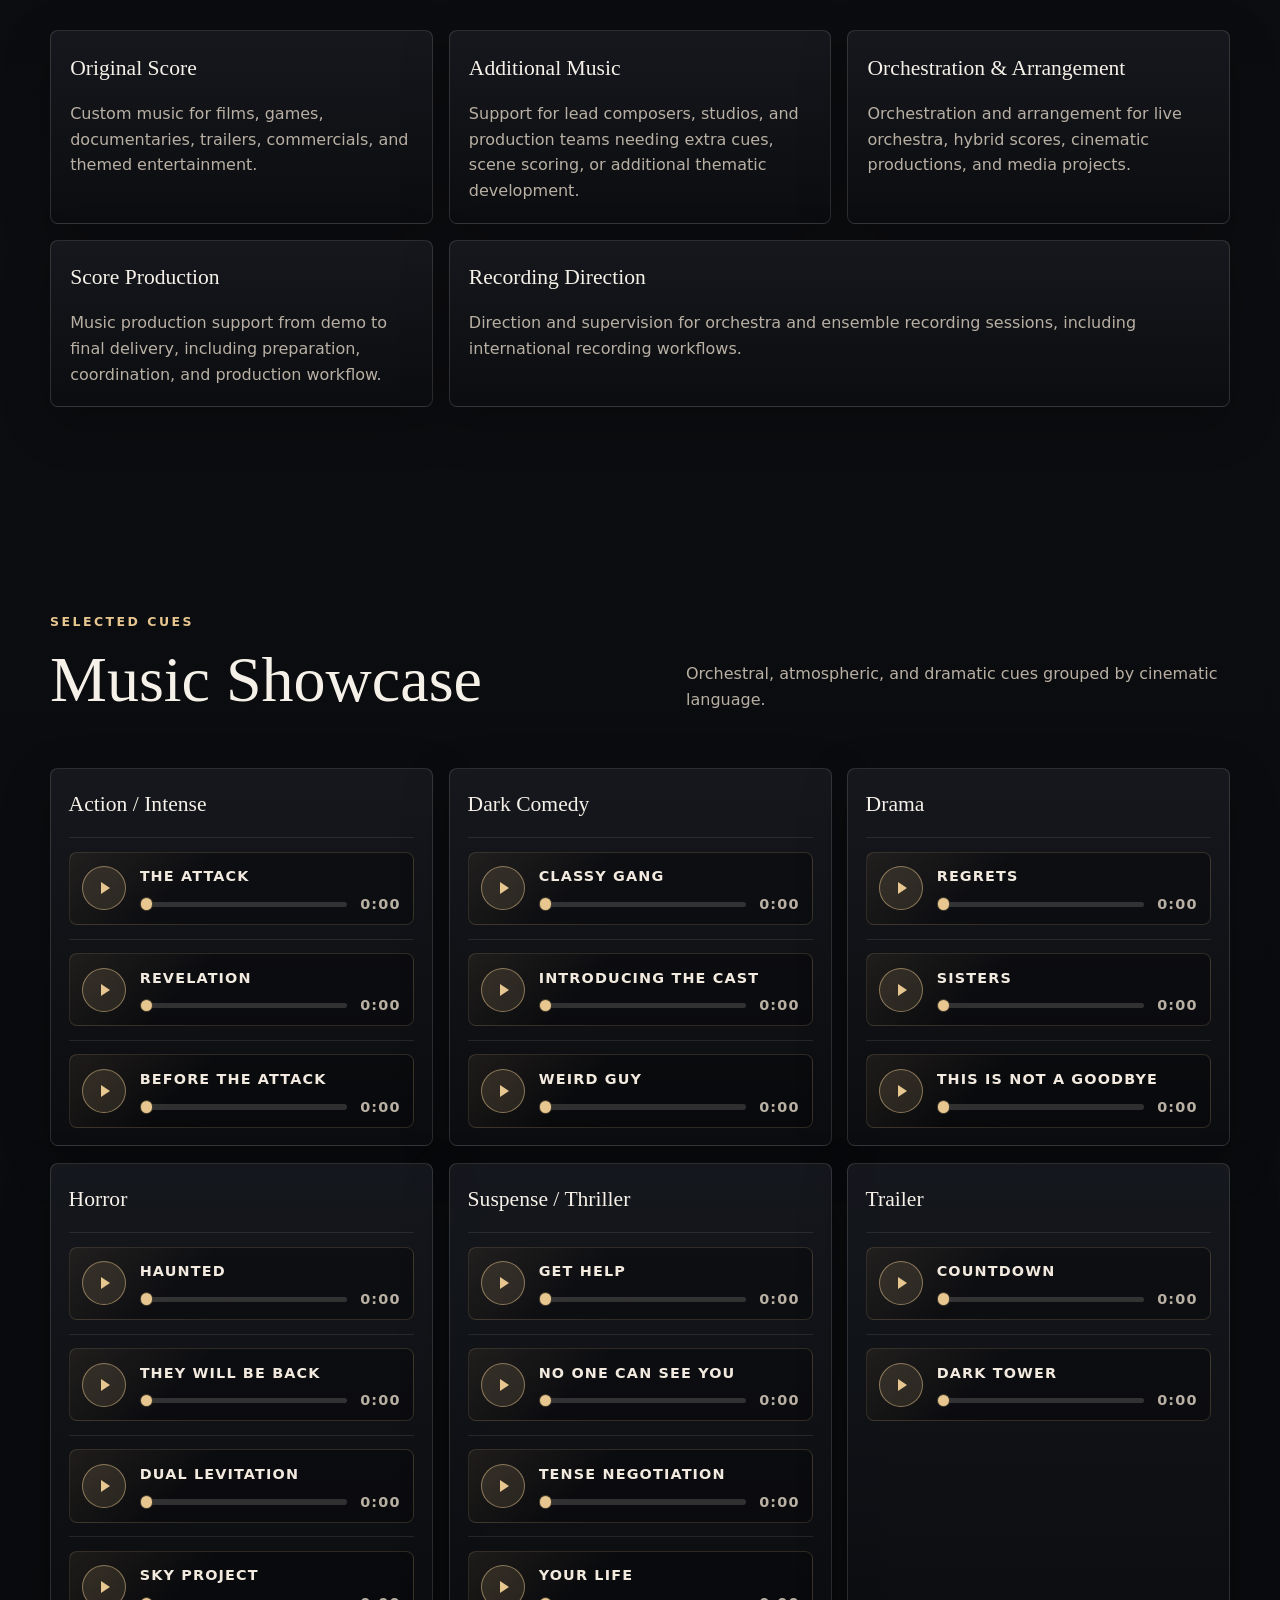
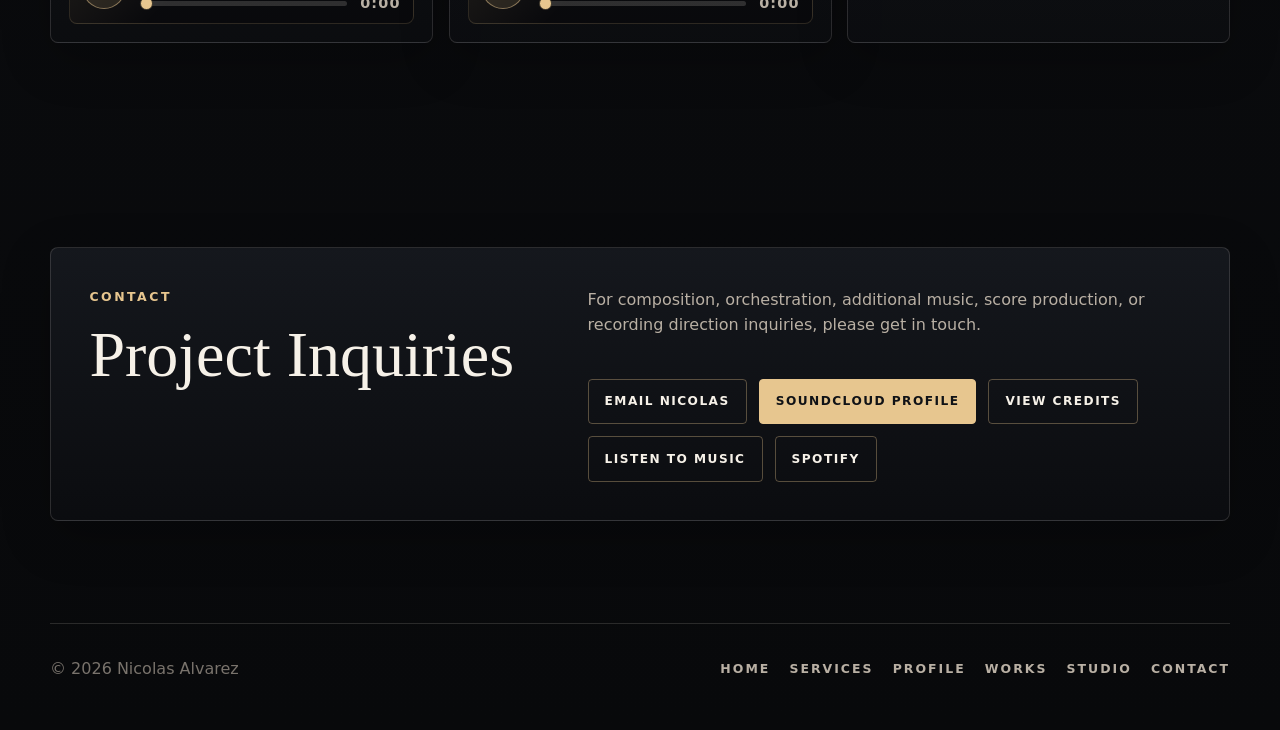
==== commit 683bbcb9: "Add files via upload" ====
--- a/index.html
+++ b/index.html
@@ -72,9 +72,9 @@
       }
     </script>
     <link rel="preload" as="image" href="assets/images/heropic.JPG">
-    <link rel="stylesheet" href="assets/css/styles.css?v=20260703b">
+    <link rel="stylesheet" href="assets/css/styles.css?v=20261013b">
     <script src="assets/js/animation.js?v=20260703" defer></script>
-    <script src="assets/js/audio.js?v=20260703c" defer></script>
+    <script src="assets/js/audio.js?v=20261013b" defer></script>
   </head>
   <body>
     <header class="site-header" data-header>
@@ -174,55 +174,55 @@
           <article class="cue-category">
             <h3>Action / Intense</h3>
             <div class="cue-list">
-              <div class="cue"><span>The Attack</span><audio controls preload="none" src="assets/audio/01theattack.mp3"></audio></div>
-              <div class="cue"><span>Revelation</span><audio controls preload="none" src="assets/audio/02revelation.mp3"></audio></div>
-              <div class="cue"><span>Before The Attack</span><audio controls preload="none" src="assets/audio/16beforetheattack.mp3"></audio></div>
+              <div class="cue"><span>The Attack</span><audio controls preload="none" data-duration="133.416" src="assets/audio/01theattack.mp3"></audio></div>
+              <div class="cue"><span>Revelation</span><audio controls preload="none" data-duration="214.776" src="assets/audio/02revelation.mp3"></audio></div>
+              <div class="cue"><span>Before The Attack</span><audio controls preload="none" data-duration="74.52" src="assets/audio/16beforetheattack.mp3"></audio></div>
             </div>
           </article>
 
           <article class="cue-category">
             <h3>Dark Comedy</h3>
             <div class="cue-list">
-              <div class="cue"><span>Classy Gang</span><audio controls preload="none" src="assets/audio/03classygang.mp3"></audio></div>
-              <div class="cue"><span>Introducing The Cast</span><audio controls preload="none" src="assets/audio/04ntroducing.mp3"></audio></div>
-              <div class="cue"><span>Weird Guy</span><audio controls preload="none" src="assets/audio/05weirdguy.mp3"></audio></div>
+              <div class="cue"><span>Classy Gang</span><audio controls preload="none" data-duration="199.872" src="assets/audio/03classygang.mp3"></audio></div>
+              <div class="cue"><span>Introducing The Cast</span><audio controls preload="none" data-duration="124.760816" src="assets/audio/04ntroducing.mp3"></audio></div>
+              <div class="cue"><span>Weird Guy</span><audio controls preload="none" data-duration="174.288" src="assets/audio/05weirdguy.mp3"></audio></div>
             </div>
           </article>
 
           <article class="cue-category">
             <h3>Drama</h3>
             <div class="cue-list">
-              <div class="cue"><span>Regrets</span><audio controls preload="none" src="assets/audio/06regrets.mp3"></audio></div>
-              <div class="cue"><span>Sisters</span><audio controls preload="none" src="assets/audio/07sisters.mp3"></audio></div>
-              <div class="cue"><span>This Is Not A Goodbye</span><audio controls preload="none" src="assets/audio/08notgoodbye.mp3"></audio></div>
+              <div class="cue"><span>Regrets</span><audio controls preload="none" data-duration="98.856" src="assets/audio/06regrets.mp3"></audio></div>
+              <div class="cue"><span>Sisters</span><audio controls preload="none" data-duration="223.56" src="assets/audio/07sisters.mp3"></audio></div>
+              <div class="cue"><span>This Is Not A Goodbye</span><audio controls preload="none" data-duration="120.973061" src="assets/audio/08notgoodbye.mp3"></audio></div>
             </div>
           </article>
 
           <article class="cue-category">
             <h3>Horror</h3>
             <div class="cue-list">
-              <div class="cue"><span>Haunted</span><audio controls preload="none" src="assets/audio/09haunted.mp3"></audio></div>
-              <div class="cue"><span>They Will Be Back</span><audio controls preload="none" src="assets/audio/10beback.mp3"></audio></div>
-              <div class="cue"><span>Dual Levitation</span><audio controls preload="none" src="assets/audio/17duallevitation.mp3"></audio></div>
-              <div class="cue"><span>Sky Project</span><audio controls preload="none" src="assets/audio/18skyproject.mp3"></audio></div>
+              <div class="cue"><span>Haunted</span><audio controls preload="none" data-duration="118.543673" src="assets/audio/09haunted.mp3"></audio></div>
+              <div class="cue"><span>They Will Be Back</span><audio controls preload="none" data-duration="69.96" src="assets/audio/10beback.mp3"></audio></div>
+              <div class="cue"><span>Dual Levitation</span><audio controls preload="none" data-duration="155.637551" src="assets/audio/17duallevitation.mp3"></audio></div>
+              <div class="cue"><span>Sky Project</span><audio controls preload="none" data-duration="228.310204" src="assets/audio/18skyproject.mp3"></audio></div>
             </div>
           </article>
 
           <article class="cue-category">
             <h3>Suspense / Thriller</h3>
             <div class="cue-list">
-              <div class="cue"><span>Get Help</span><audio controls preload="none" src="assets/audio/14gethelp.mp3"></audio></div>
-              <div class="cue"><span>No One Can See You</span><audio controls preload="none" src="assets/audio/11noseeyou.mp3"></audio></div>
-              <div class="cue"><span>Tense Negotiation</span><audio controls preload="none" src="assets/audio/12tensenegotiation.mp3"></audio></div>
-              <div class="cue"><span>Your Life</span><audio controls preload="none" src="assets/audio/13yourlife.mp3"></audio></div>
+              <div class="cue"><span>Get Help</span><audio controls preload="none" data-duration="144.666122" src="assets/audio/14gethelp.mp3"></audio></div>
+              <div class="cue"><span>No One Can See You</span><audio controls preload="none" data-duration="98.64" src="assets/audio/11noseeyou.mp3"></audio></div>
+              <div class="cue"><span>Tense Negotiation</span><audio controls preload="none" data-duration="90.864" src="assets/audio/12tensenegotiation.mp3"></audio></div>
+              <div class="cue"><span>Your Life</span><audio controls preload="none" data-duration="56.856" src="assets/audio/13yourlife.mp3"></audio></div>
             </div>
           </article>
 
           <article class="cue-category">
             <h3>Trailer</h3>
             <div class="cue-list">
-              <div class="cue"><span>Countdown</span><audio controls preload="none" src="assets/audio/15countdown.mp3"></audio></div>
-              <div class="cue"><span>Dark Tower</span><audio controls preload="none" src="assets/audio/19darktower.mp3"></audio></div>
+              <div class="cue"><span>Countdown</span><audio controls preload="none" data-duration="129.48" src="assets/audio/15countdown.mp3"></audio></div>
+              <div class="cue"><span>Dark Tower</span><audio controls preload="none" data-duration="99.936" src="assets/audio/19darktower.mp3"></audio></div>
             </div>
           </article>
         </div>
--- a/assets/css/styles.css
+++ b/assets/css/styles.css
@@ -931,6 +931,10 @@
     font-size: clamp(3.2rem, 18vw, 5.8rem);
   }
 
+  .page-hero--cinematic h1 {
+    font-size: clamp(2.9rem, 14.5vw, 4.8rem);
+  }
+
   .roles {
     font-size: clamp(1.2rem, 7vw, 2.4rem);
   }
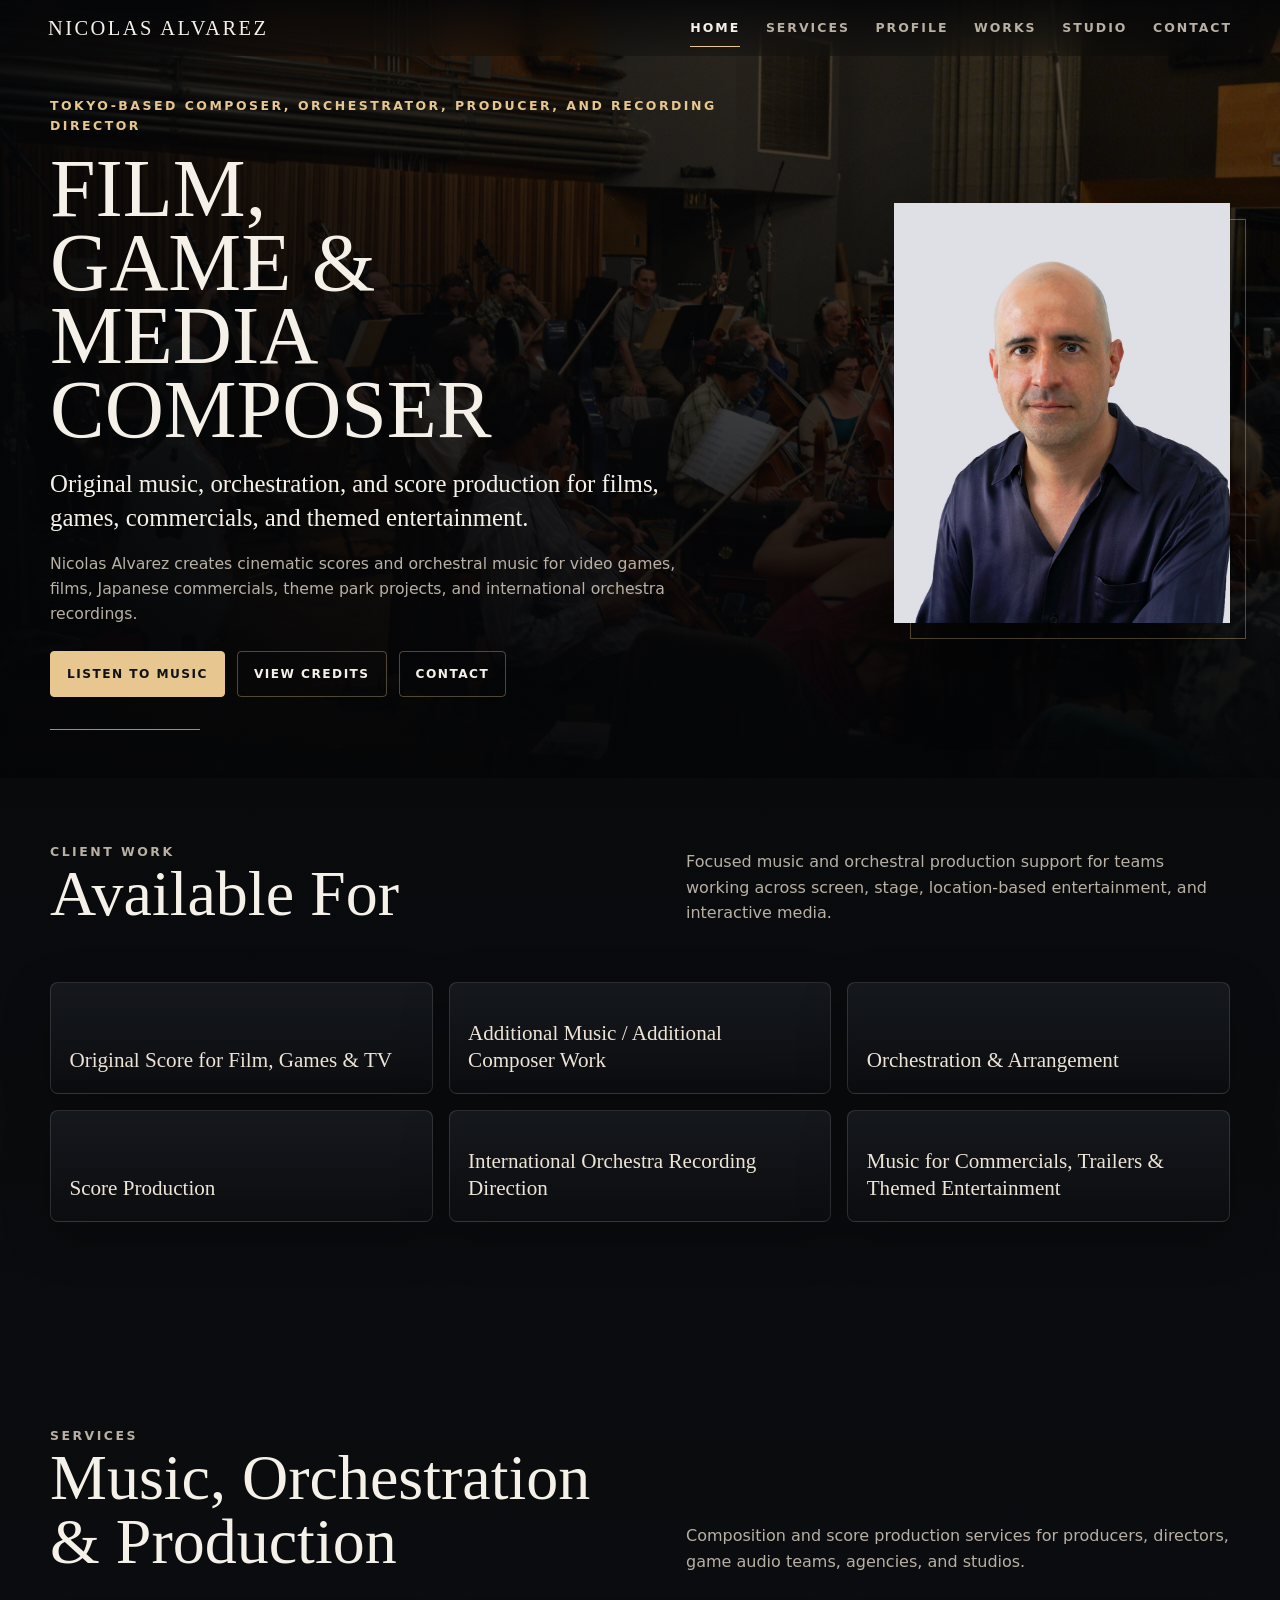
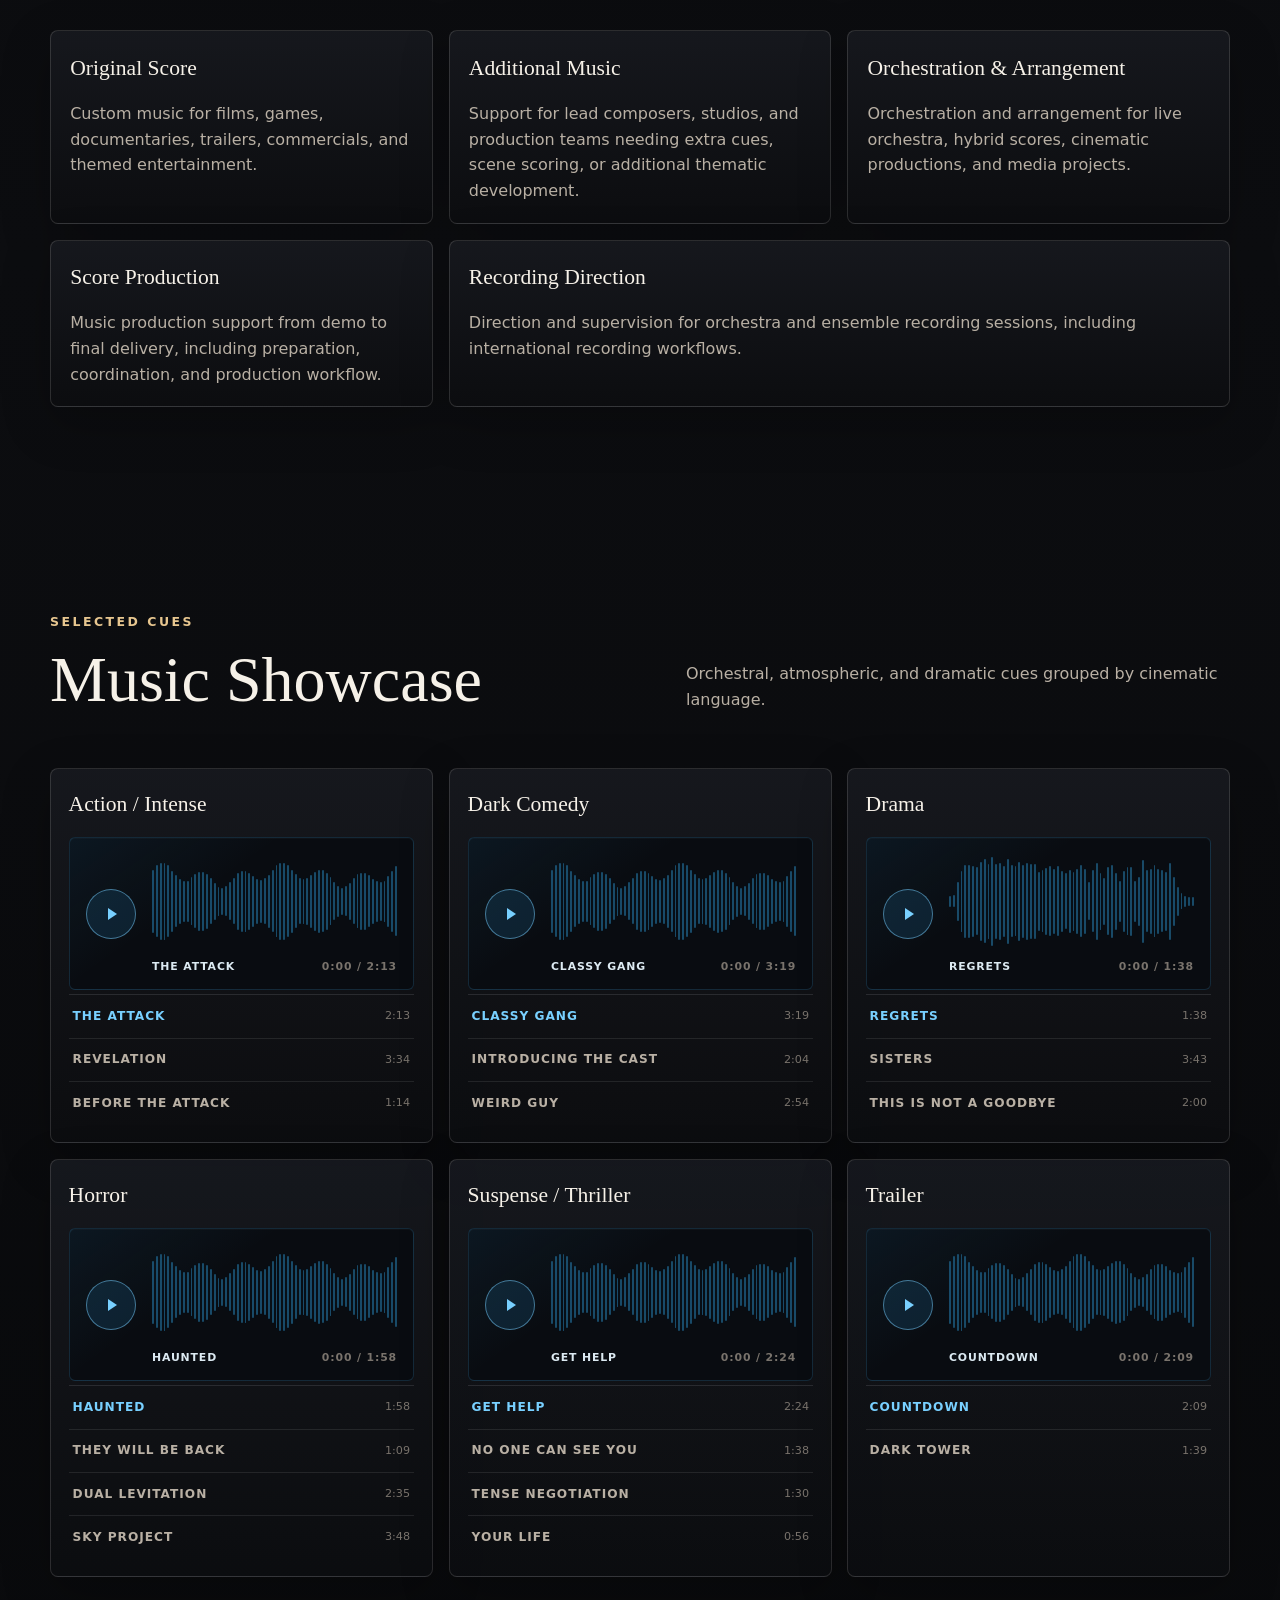
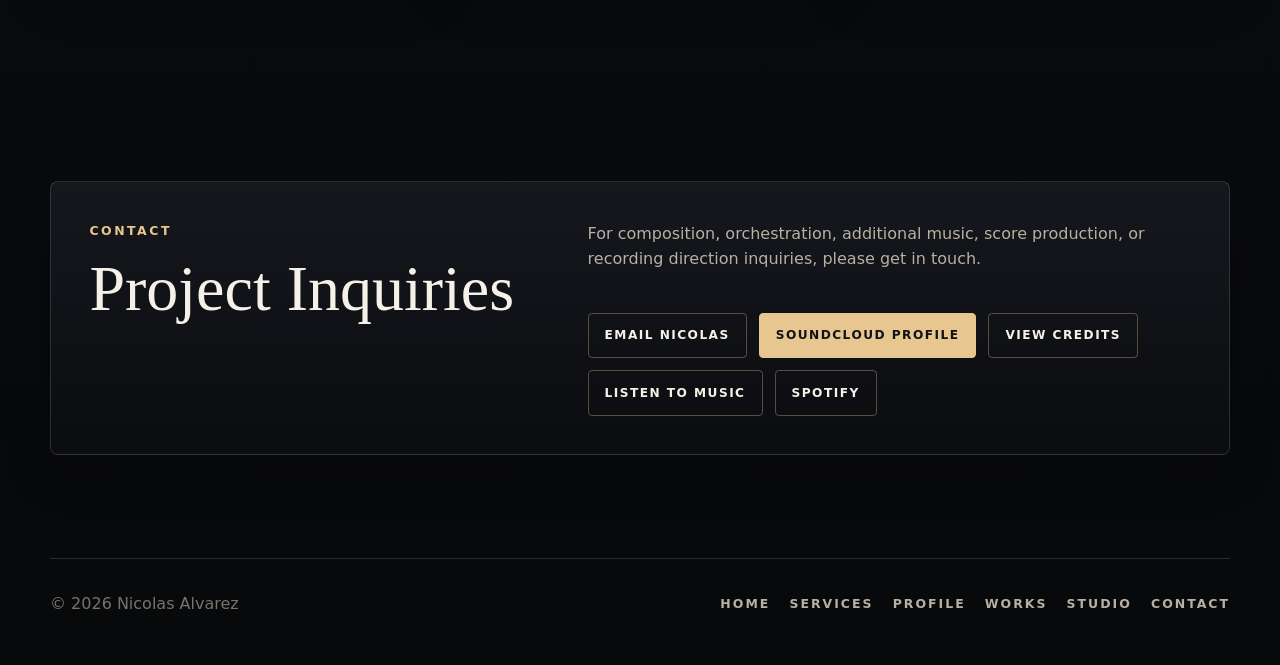
==== commit b6dd1dde: "Add files via upload" ====
--- a/index.html
+++ b/index.html
@@ -72,9 +72,9 @@
       }
     </script>
     <link rel="preload" as="image" href="assets/images/heropic.JPG">
-    <link rel="stylesheet" href="assets/css/styles.css?v=20261013b">
+    <link rel="stylesheet" href="assets/css/styles.css?v=20261013d">
     <script src="assets/js/animation.js?v=20260703" defer></script>
-    <script src="assets/js/audio.js?v=20261013b" defer></script>
+    <script src="assets/js/audio.js?v=20261013c" defer></script>
   </head>
   <body>
     <header class="site-header" data-header>
--- a/assets/css/styles.css
+++ b/assets/css/styles.css
@@ -381,6 +381,8 @@
 }
 
 .cue-category {
+  --wave-blue: #2f9fdf;
+  --wave-blue-bright: #78d0ff;
   padding: 1.1rem;
 }
 
@@ -458,7 +460,7 @@
   border-top: 1px solid rgba(255, 255, 255, 0.09);
 }
 
-.cue span {
+.cue > span {
   color: var(--muted);
   font-size: 0.9rem;
   font-weight: 700;
@@ -466,50 +468,68 @@
   text-transform: uppercase;
 }
 
-.reel-player {
+.cue-category.has-custom-player .cue-list {
+  gap: 0;
+  border-top: 1px solid rgba(255, 255, 255, 0.11);
+}
+
+.cue-category.has-custom-player .cue {
+  display: block;
+  padding-top: 0;
+  border-top: 0;
+  border-bottom: 1px solid rgba(255, 255, 255, 0.09);
+}
+
+.cue-category.has-custom-player .cue:last-child {
+  border-bottom: 0;
+}
+
+.playlist-player {
+  margin-bottom: 0.25rem;
+  padding: 1rem;
+  border: 1px solid rgba(74, 173, 230, 0.18);
+  border-radius: 6px;
+  background:
+    linear-gradient(145deg, rgba(47, 159, 223, 0.08), transparent 38%),
+    #090c11;
+  box-shadow: inset 0 1px 0 rgba(255, 255, 255, 0.025);
+}
+
+.playlist-player__visual {
   display: grid;
   grid-template-columns: auto minmax(0, 1fr);
   align-items: center;
-  gap: 0.85rem;
-  padding: 0.78rem;
-  border: 1px solid rgba(231, 198, 143, 0.16);
-  border-radius: 8px;
-  background:
-    linear-gradient(135deg, rgba(231, 198, 143, 0.09), transparent 36%),
-    rgba(8, 9, 11, 0.42);
-  transition: border-color 180ms ease, background 180ms ease, transform 180ms ease;
-}
-
-.cue.is-playing .reel-player {
-  border-color: rgba(231, 198, 143, 0.46);
-  background:
-    linear-gradient(135deg, rgba(231, 198, 143, 0.16), transparent 42%),
-    rgba(8, 9, 11, 0.64);
-}
-
-.reel-player__button {
+  gap: 1rem;
+}
+
+.playlist-player__display {
+  min-width: 0;
+}
+
+.playlist-player__button {
   display: grid;
   place-items: center;
-  width: 2.75rem;
-  height: 2.75rem;
-  border: 1px solid rgba(231, 198, 143, 0.5);
+  width: 3.15rem;
+  height: 3.15rem;
+  border: 1px solid rgba(120, 208, 255, 0.5);
   border-radius: 50%;
-  background: rgba(231, 198, 143, 0.12);
-  color: var(--gold-light);
+  background: rgba(47, 159, 223, 0.14);
+  color: var(--wave-blue-bright);
   cursor: pointer;
   font: inherit;
-  transition: background 180ms ease, border-color 180ms ease, color 180ms ease;
-}
-
-.reel-player__button:hover,
-.reel-player__button:focus-visible {
-  border-color: var(--gold-light);
-  background: var(--gold-light);
-  color: #101216;
+  transition: background 180ms ease, border-color 180ms ease, color 180ms ease, transform 180ms ease;
+}
+
+.playlist-player__button:hover,
+.playlist-player__button:focus-visible {
+  border-color: var(--wave-blue-bright);
+  background: var(--wave-blue-bright);
+  color: #071018;
   outline: 0;
-}
-
-.reel-player__button span {
+  transform: scale(1.04);
+}
+
+.playlist-player__button span {
   width: 0;
   height: 0;
   margin-left: 0.16rem;
@@ -522,7 +542,7 @@
   letter-spacing: 0;
 }
 
-.cue.is-playing .reel-player__button span {
+.cue-category.is-playing .playlist-player__button span {
   width: 0.62rem;
   height: 0.82rem;
   margin-left: 0;
@@ -532,64 +552,150 @@
   border-left: 0.18rem solid currentColor;
 }
 
-.reel-player__meta {
-  display: grid;
-  grid-template-columns: minmax(0, 1fr) auto;
+.playlist-player__waveform-shell {
+  position: relative;
+  border-radius: 4px;
+}
+
+.playlist-player__waveform-shell:focus-within {
+  outline: 1px solid var(--wave-blue-bright);
+  outline-offset: 4px;
+}
+
+.playlist-player__waveform {
+  display: grid;
+  grid-template-columns: repeat(64, minmax(1px, 1fr));
   align-items: center;
-  gap: 0.55rem 0.85rem;
-  min-width: 0;
-}
-
-.cue .reel-player__title {
-  grid-column: 1 / -1;
+  gap: 2px;
+  height: 5.9rem;
   overflow: hidden;
-  color: #f2eadf;
-  text-overflow: ellipsis;
-  white-space: nowrap;
-}
-
-.reel-player__timeline {
+}
+
+.playlist-player__bar {
   width: 100%;
-  min-width: 0;
-  height: 0.32rem;
-  margin: 0;
+  height: var(--bar-height);
+  min-height: 8px;
   border-radius: 999px;
-  background: linear-gradient(90deg, var(--gold-light) var(--progress, 0%), rgba(246, 241, 232, 0.16) var(--progress, 0%));
+  background: var(--wave-blue);
+  box-shadow: 0 0 8px rgba(47, 159, 223, 0.16);
+  opacity: 0.42;
+  transition: background 100ms linear, box-shadow 100ms linear, opacity 100ms linear;
+}
+
+.playlist-player__bar.is-played {
+  background: var(--wave-blue-bright);
+  box-shadow: 0 0 10px rgba(120, 208, 255, 0.45);
+  opacity: 1;
+}
+
+.playlist-player.is-loading .playlist-player__bar {
+  animation: waveform-loading 820ms ease-in-out infinite alternate;
+  animation-delay: calc(var(--bar-index) * 10ms);
+}
+
+@keyframes waveform-loading {
+  from {
+    opacity: 0.22;
+  }
+
+  to {
+    opacity: 0.58;
+  }
+}
+
+.playlist-player__seek {
+  position: absolute;
+  inset: 0;
+  width: 100%;
+  height: 100%;
+  margin: 0;
+  opacity: 0;
   cursor: pointer;
-  accent-color: var(--gold-light);
   appearance: none;
 }
 
-.reel-player__timeline::-webkit-slider-thumb {
-  width: 0.85rem;
-  height: 0.85rem;
-  border: 1px solid rgba(8, 9, 11, 0.72);
-  border-radius: 50%;
-  background: var(--gold-light);
-  appearance: none;
-}
-
-.reel-player__timeline::-moz-range-thumb {
-  width: 0.85rem;
-  height: 0.85rem;
-  border: 1px solid rgba(8, 9, 11, 0.72);
-  border-radius: 50%;
-  background: var(--gold-light);
-}
-
-.reel-player__time {
+.playlist-player__now {
+  display: flex;
+  justify-content: space-between;
+  gap: 1rem;
+  margin-top: 0.7rem;
   color: var(--soft);
   font-size: 0.68rem;
   font-weight: 800;
   letter-spacing: 0.08em;
-  line-height: 1;
+  line-height: 1.25;
+  text-transform: uppercase;
+}
+
+.playlist-player__now-title {
+  overflow: hidden;
+  color: #dceaf2;
+  text-overflow: ellipsis;
   white-space: nowrap;
+}
+
+.playlist-player__now-time,
+.playlist-track__duration {
+  white-space: nowrap;
+}
+
+.playlist-track {
+  display: grid;
+  grid-template-columns: minmax(0, 1fr) auto;
+  align-items: center;
+  gap: 1rem;
+  width: 100%;
+  padding: 0.76rem 0.25rem;
+  border: 0;
+  background: transparent;
+  color: var(--muted);
+  cursor: pointer;
+  font: inherit;
+  text-align: left;
+  transition: background 160ms ease, color 160ms ease, padding 160ms ease;
+}
+
+.playlist-track:hover,
+.playlist-track:focus-visible {
+  background: rgba(47, 159, 223, 0.08);
+  color: var(--text);
+  outline: 0;
+  padding-right: 0.55rem;
+  padding-left: 0.55rem;
+}
+
+.playlist-track.is-active {
+  color: #eaf7ff;
+}
+
+.cue .playlist-track__title {
+  min-width: 0;
+  color: inherit;
+  font-size: 0.76rem;
+  font-weight: 800;
+  letter-spacing: 0.08em;
+  line-height: 1.35;
+  text-transform: uppercase;
+}
+
+.playlist-track.is-active .playlist-track__title {
+  color: var(--wave-blue-bright);
+}
+
+.playlist-track__duration {
+  color: var(--soft);
+  font-size: 0.7rem;
+  font-variant-numeric: tabular-nums;
 }
 
 .cue audio {
   width: 100%;
   height: 38px;
   filter: sepia(0.2) saturate(0.8);
+}
+
+.cue-category.has-custom-player .cue audio {
+  display: none;
 }
 
 .prose-section {
@@ -982,6 +1088,33 @@
     width: 100%;
   }
 
+  .playlist-player {
+    padding: 0.78rem;
+  }
+
+  .playlist-player__visual {
+    gap: 0.72rem;
+  }
+
+  .playlist-player__button {
+    width: 2.75rem;
+    height: 2.75rem;
+  }
+
+  .playlist-player__waveform {
+    gap: 1px;
+    height: 4.6rem;
+  }
+
+  .playlist-player__now {
+    gap: 0.6rem;
+    font-size: 0.61rem;
+  }
+
+  .playlist-track {
+    padding: 0.72rem 0.2rem;
+  }
+
   .available-section {
     padding-top: 1.75rem;
   }
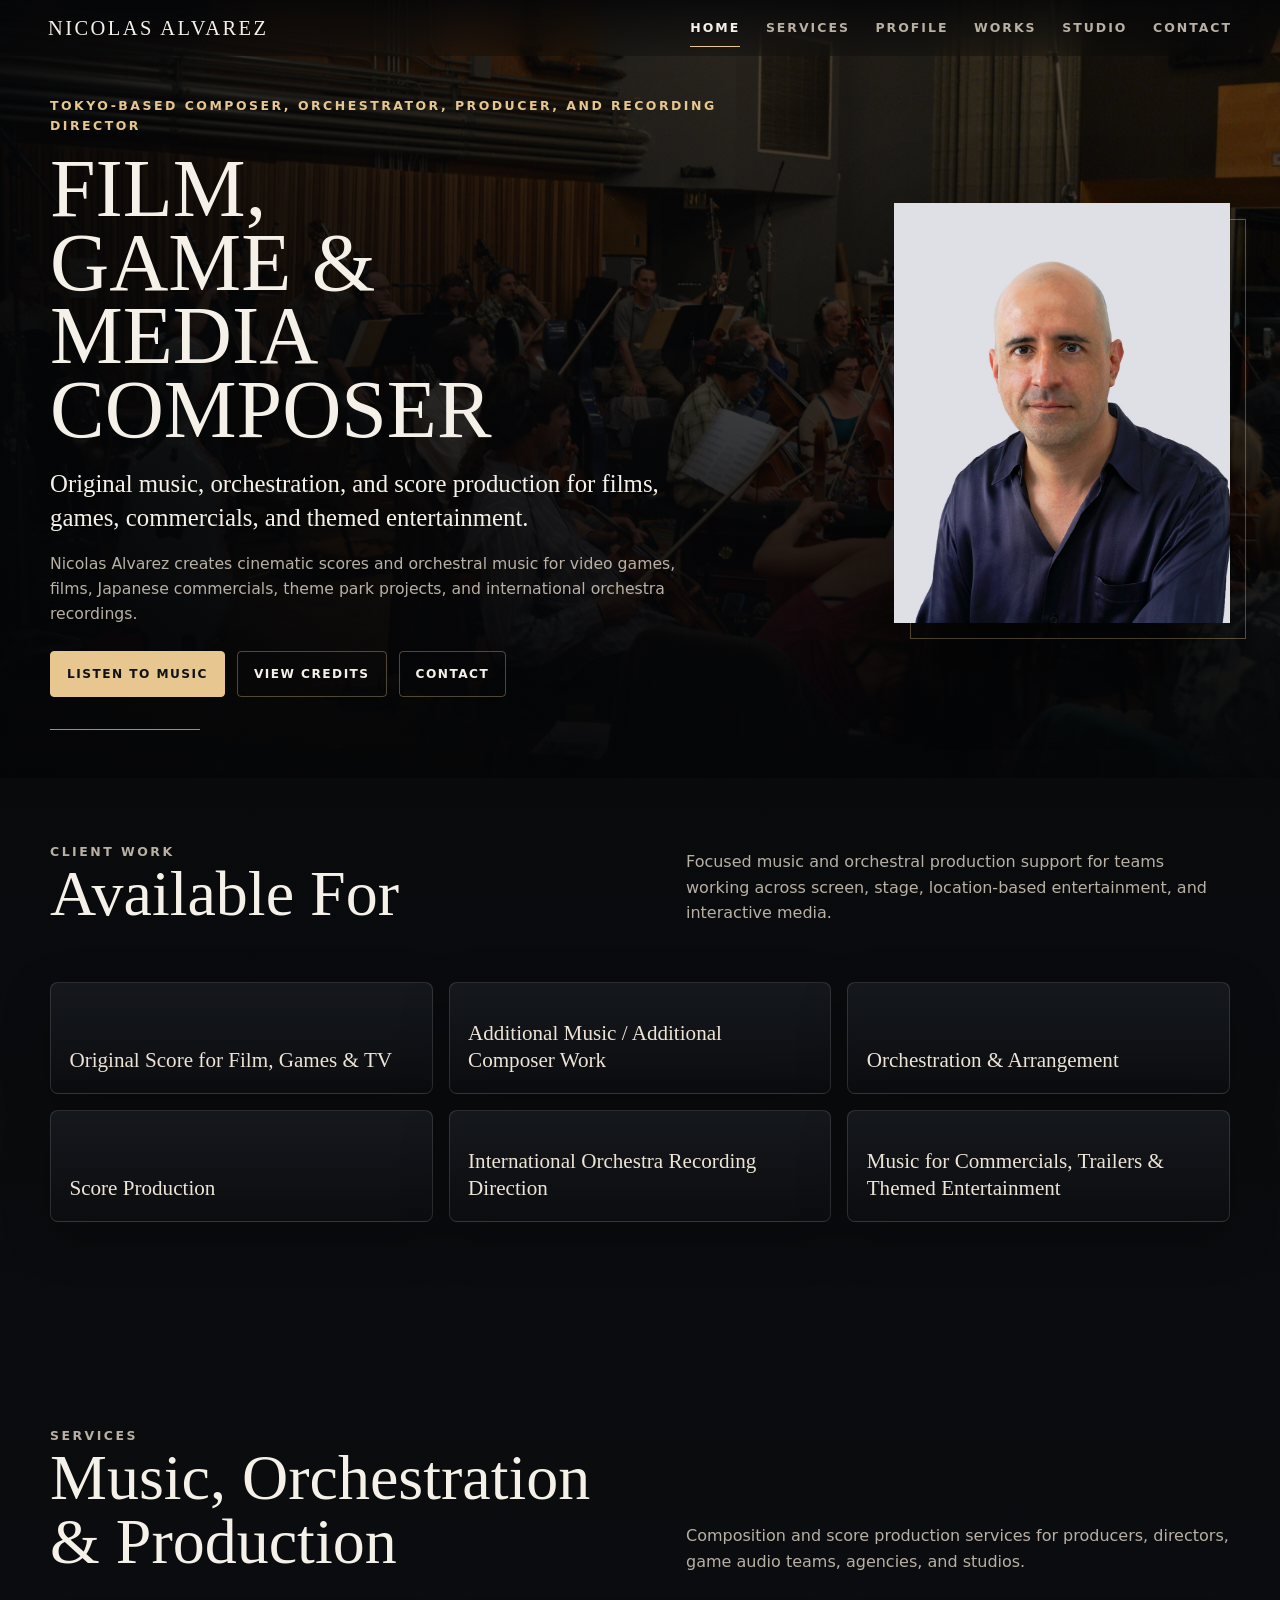
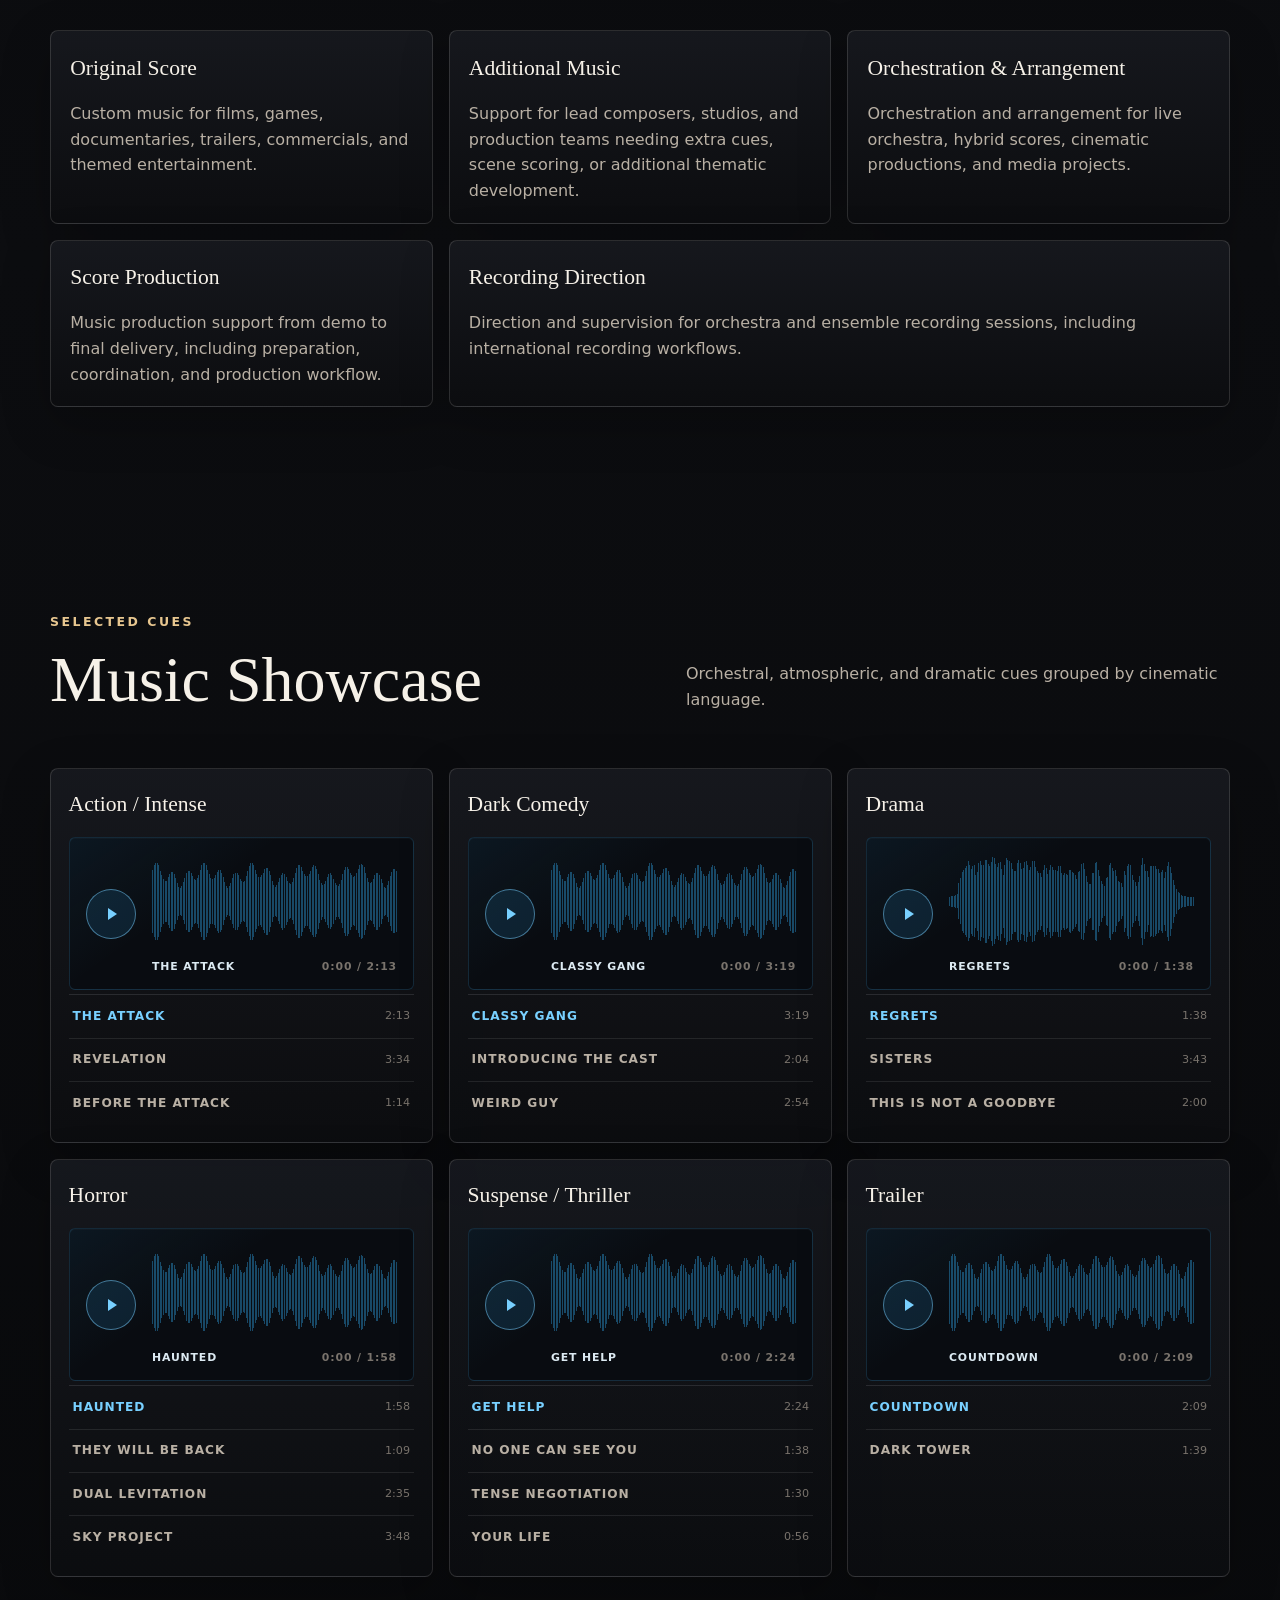
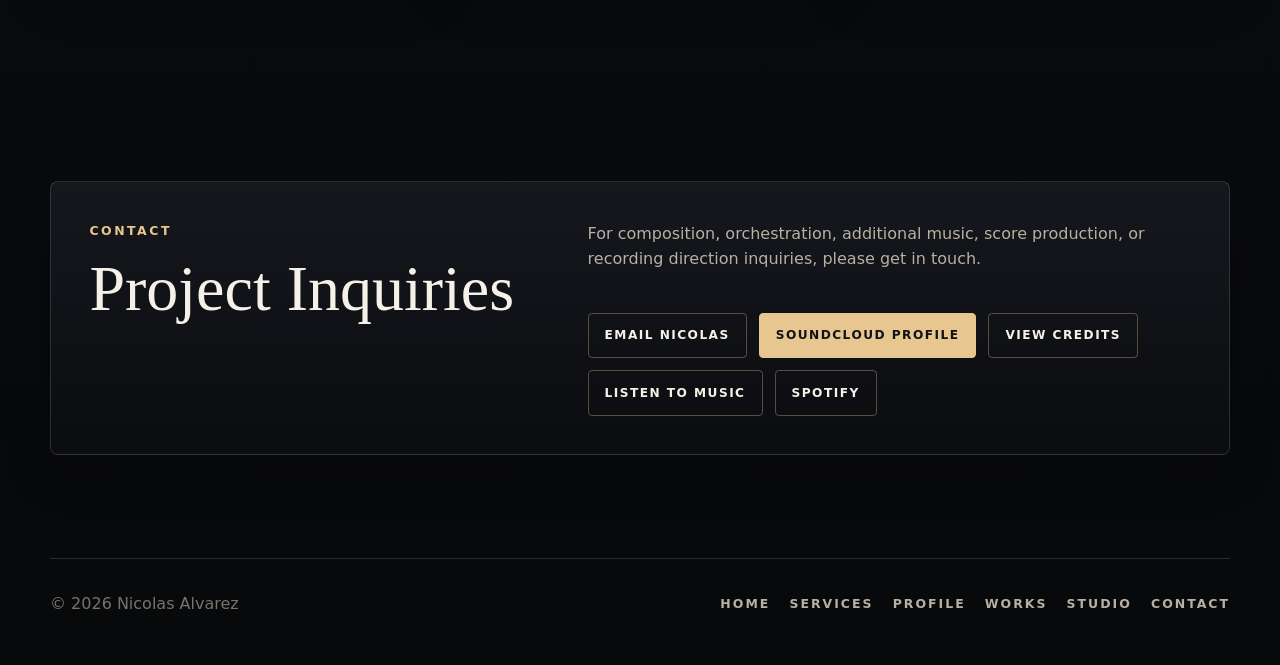
==== commit b5963a2f: "Add files via upload" ====
--- a/index.html
+++ b/index.html
@@ -74,7 +74,7 @@
     <link rel="preload" as="image" href="assets/images/heropic.JPG">
     <link rel="stylesheet" href="assets/css/styles.css?v=20261013d">
     <script src="assets/js/animation.js?v=20260703" defer></script>
-    <script src="assets/js/audio.js?v=20261013c" defer></script>
+    <script src="assets/js/audio.js?v=20261026" defer></script>
   </head>
   <body>
     <header class="site-header" data-header>
--- a/assets/css/styles.css
+++ b/assets/css/styles.css
@@ -564,27 +564,29 @@
 
 .playlist-player__waveform {
   display: grid;
-  grid-template-columns: repeat(64, minmax(1px, 1fr));
+  grid-template-columns: repeat(160, minmax(1px, 1fr));
   align-items: center;
-  gap: 2px;
+  gap: 0;
   height: 5.9rem;
   overflow: hidden;
 }
 
 .playlist-player__bar {
-  width: 100%;
+  width: 62%;
+  max-width: 1.5px;
   height: var(--bar-height);
   min-height: 8px;
-  border-radius: 999px;
+  justify-self: center;
+  border-radius: 0;
   background: var(--wave-blue);
-  box-shadow: 0 0 8px rgba(47, 159, 223, 0.16);
+  box-shadow: none;
   opacity: 0.42;
   transition: background 100ms linear, box-shadow 100ms linear, opacity 100ms linear;
 }
 
 .playlist-player__bar.is-played {
   background: var(--wave-blue-bright);
-  box-shadow: 0 0 10px rgba(120, 208, 255, 0.45);
+  box-shadow: 0 0 3px rgba(120, 208, 255, 0.34);
   opacity: 1;
 }
 
@@ -1102,7 +1104,6 @@
   }
 
   .playlist-player__waveform {
-    gap: 1px;
     height: 4.6rem;
   }
 
